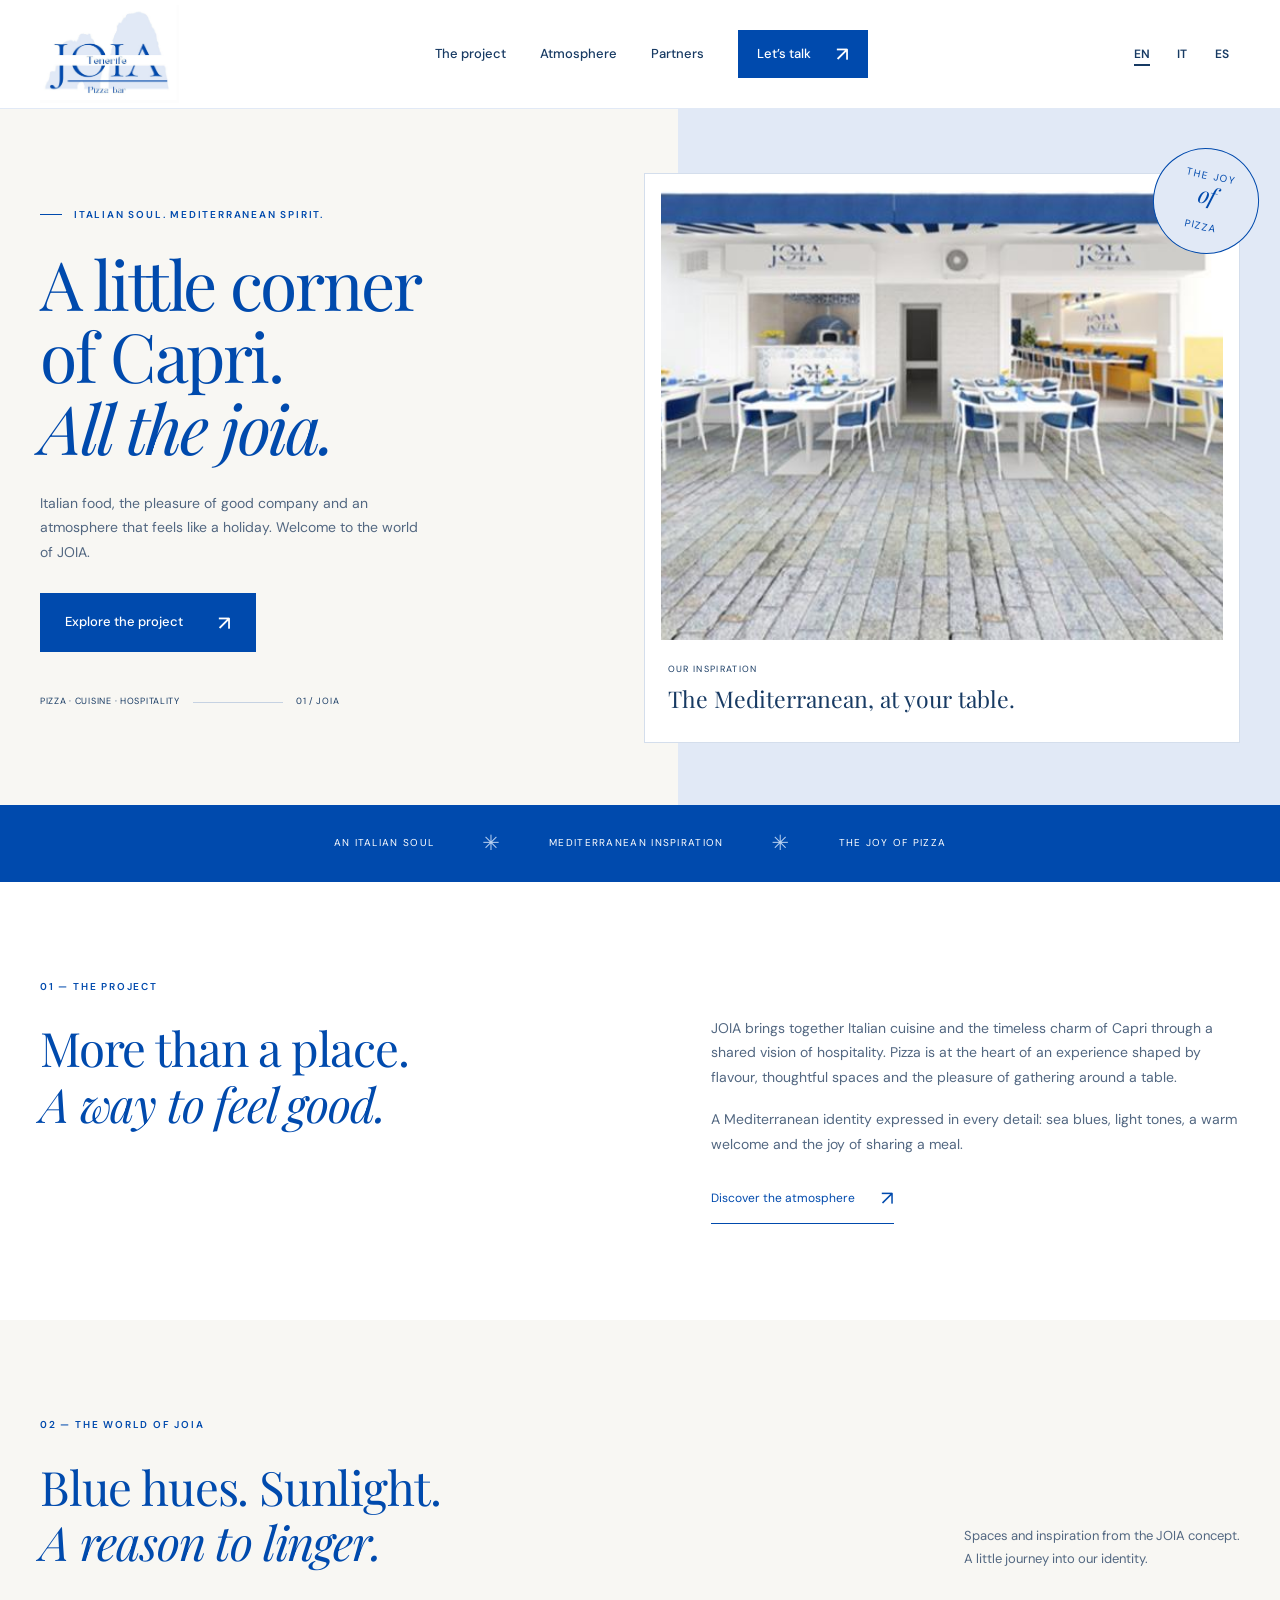
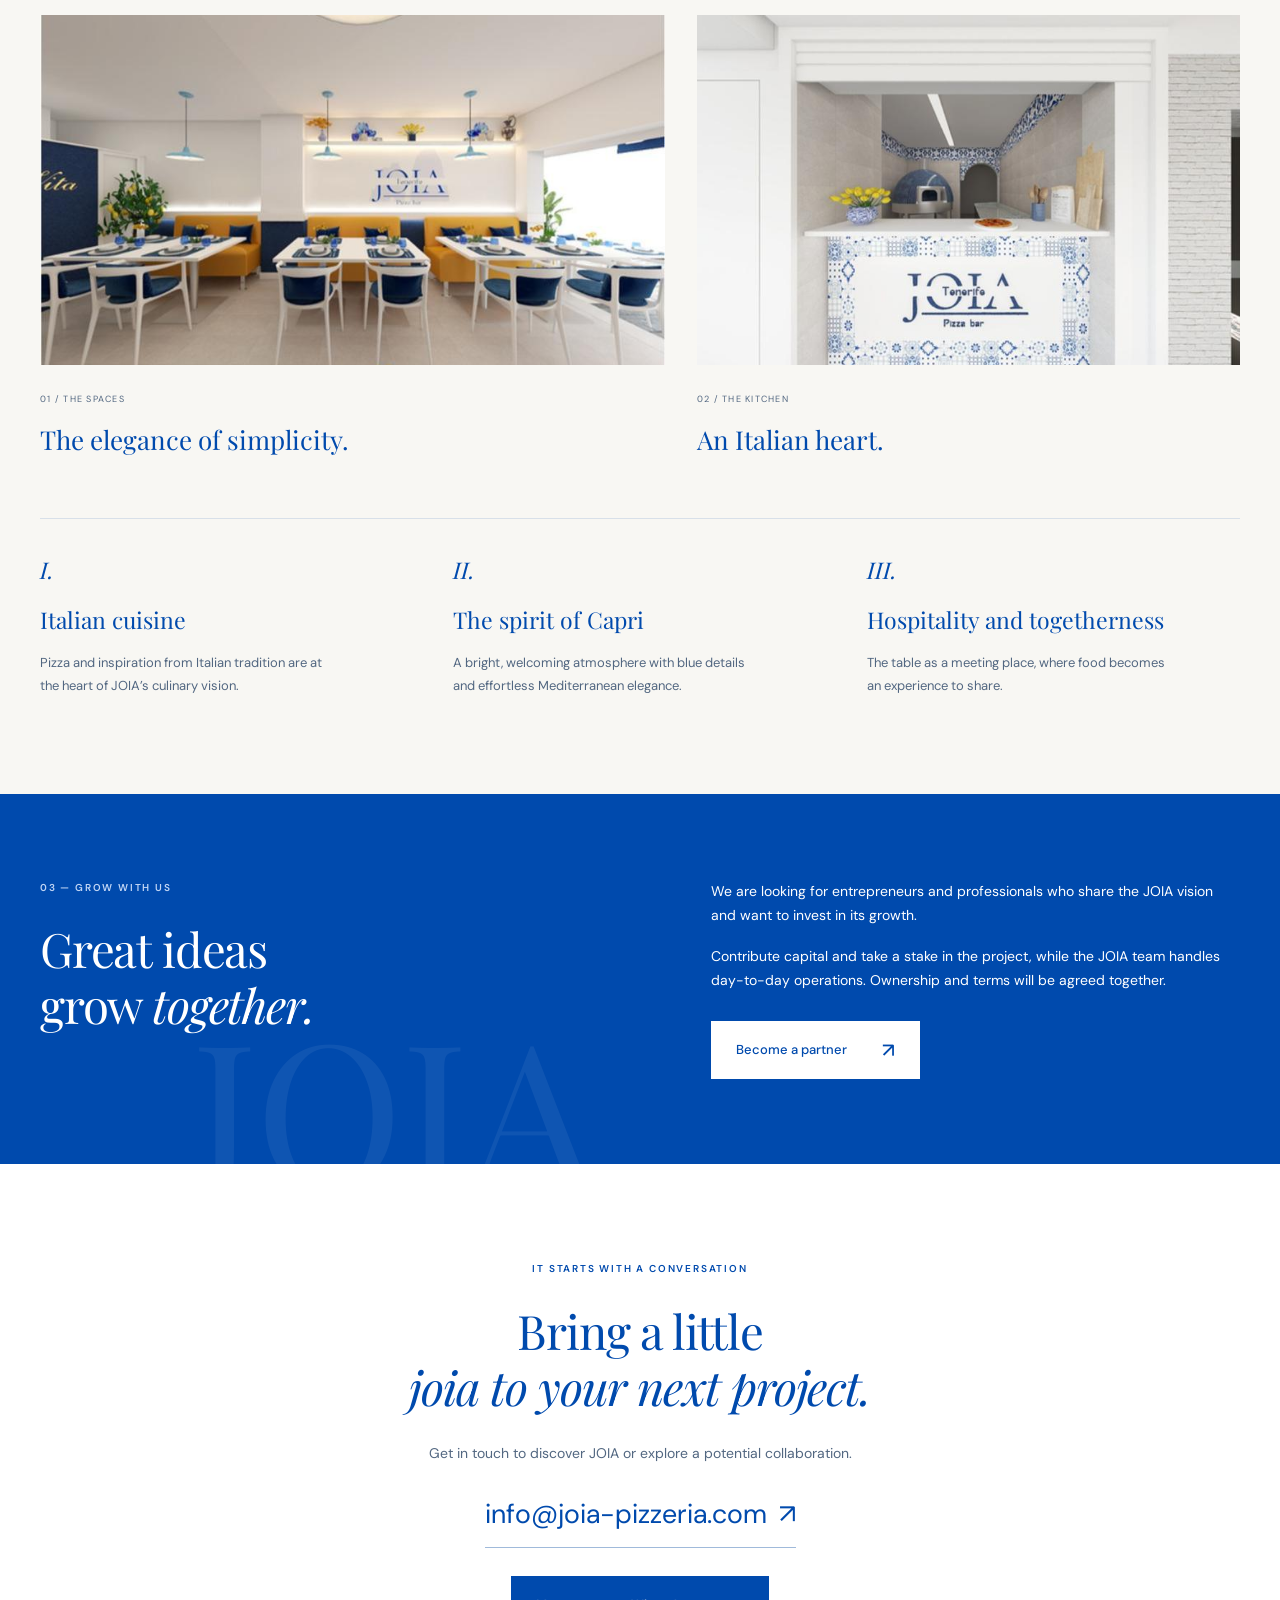
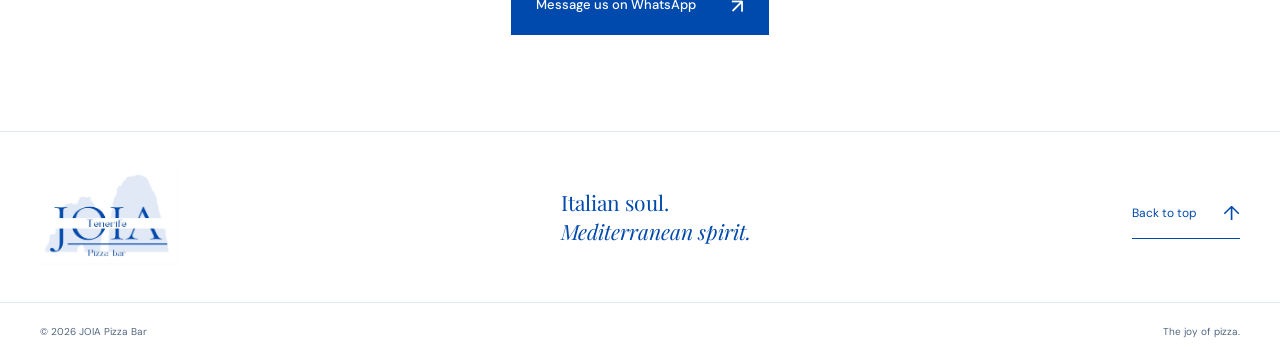
==== index.html @ fa0dd4e1 "Update page titles and descriptions for JOIA Pizzeria Contemporanea" ====
<!doctype html>
<html lang="en">
<head>
  <meta charset="utf-8">
  <meta name="viewport" content="width=device-width, initial-scale=1">
  <title>JOIA Pizzeria Contemporanea — Tenerife</title>
  <meta name="description" content="Discover JOIA Pizza Bar, a Capri-inspired hospitality concept bringing together Italian cuisine, pizza and Mediterranean charm. Explore the project and become a partner.">
  <link rel="canonical" href="https://www.joia-pizzeria.com/">
  <link rel="alternate" hreflang="en" href="https://www.joia-pizzeria.com/">
  <link rel="alternate" hreflang="it" href="https://www.joia-pizzeria.com/it/">
  <link rel="alternate" hreflang="es" href="https://www.joia-pizzeria.com/es/">
  <link rel="alternate" hreflang="x-default" href="https://www.joia-pizzeria.com/">
  <meta property="og:type" content="website">
  <meta property="og:site_name" content="JOIA">
  <meta property="og:title" content="JOIA Pizzeria Contemporanea — Tenerife">
  <meta property="og:description" content="Discover JOIA Pizza Bar, a Capri-inspired hospitality concept bringing together Italian cuisine, pizza and Mediterranean charm. Explore the project and become a partner.">
  <meta property="og:url" content="https://www.joia-pizzeria.com/">
  <meta property="og:image" content="https://www.joia-pizzeria.com/assets/img/joia-terrazza.jpg">
  <meta property="og:locale" content="en_GB">
  <meta property="og:locale:alternate" content="it_IT">
  <meta property="og:locale:alternate" content="es_ES">
  <meta name="twitter:card" content="summary_large_image">
  <meta name="twitter:title" content="JOIA Pizzeria Contemporanea — Tenerife">
  <meta name="twitter:description" content="Discover JOIA Pizza Bar, a Capri-inspired hospitality concept bringing together Italian cuisine, pizza and Mediterranean charm. Explore the project and become a partner.">
  <meta name="twitter:image" content="https://www.joia-pizzeria.com/assets/img/joia-terrazza.jpg">
  <script type="application/ld+json">{"@context": "https://schema.org", "@type": "WebPage", "name": "JOIA Pizzeria Contemporanea — Tenerife", "description": "Discover JOIA Pizza Bar, a Capri-inspired hospitality concept bringing together Italian cuisine, pizza and Mediterranean charm. Explore the project and become a partner.", "url": "https://www.joia-pizzeria.com/", "inLanguage": "en", "isPartOf": {"@type": "WebSite", "name": "JOIA", "url": "https://www.joia-pizzeria.com/", "inLanguage": ["en", "it", "es"]}}</script>
  <meta name="theme-color" content="#004AAD">
  <link rel="preconnect" href="https://fonts.googleapis.com">
  <link rel="preconnect" href="https://fonts.gstatic.com" crossorigin>
  <link href="https://fonts.googleapis.com/css2?family=DM+Sans:wght@400;500;600;700&family=Playfair+Display:ital,wght@0,400;0,500;0,600;1,400;1,500&display=swap" rel="stylesheet">
  <link rel="stylesheet" href="assets/css/styles2.css">
  <script src="assets/js/main2.js" defer></script>
  <link rel="stylesheet" href="assets/css/languages.css">
</head>
<body>
  <a class="skip-link" href="#contenuto">Skip to content</a>
  <header class="header" id="top">
    <div class="shell header-inner">
      <a class="logo" href="./" aria-label="JOIA Pizza Bar, home">
        <img src="assets/img/joia-logo-pdf.png" alt="JOIA Tenerife Pizza Bar" width="607" height="430">
      </a>
      <button class="menu-toggle" aria-controls="navigation" aria-expanded="false" aria-label="Open menu"><span></span><span></span></button>
      <nav id="navigation" class="navigation" aria-label="Main navigation">
        <a href="#progetto">The project</a>
        <a href="#atmosfera">Atmosphere</a>
        <a href="#partner">Partners</a>
        <a class="button button-small" href="#contatti">Let’s talk <span aria-hidden="true">↗</span></a>
      </nav>
      <div class="language-switcher" role="group" aria-label="Choose language"><a href="/" lang="en" hreflang="en" aria-label="English" aria-current="true">EN</a><a href="/it/" lang="it" hreflang="it" aria-label="Italiano">IT</a><a href="/es/" lang="es" hreflang="es" aria-label="Español">ES</a></div>
    </div>
  </header>

  <main id="contenuto">
    <section class="hero2" aria-labelledby="hero-title">
      <div class="shell hero-grid">
        <div class="hero-copy2">
          <p class="kicker"><span aria-hidden="true"></span> Italian soul. Mediterranean spirit.</p>
          <h1 id="hero-title">A little corner<br>of Capri.<br><em>All the joia.</em></h1>
          <p class="intro">Italian food, the pleasure of good company and an atmosphere that feels like a holiday. Welcome to the world of JOIA.</p>
          <a class="button" href="#progetto">Explore the project <span aria-hidden="true">↗</span></a>
          <div class="hero-signature"><span>Pizza · Cuisine · Hospitality</span><span class="signature-line" aria-hidden="true"></span><span>01 / JOIA</span></div>
        </div>
        <figure class="hero-photo">
          <img src="assets/img/joia-terrazza.jpg" alt="The JOIA terrace concept with white tables and blue details" width="757" height="410" fetchpriority="high">
          <figcaption><span>Our inspiration</span><strong>The Mediterranean, at your table.</strong></figcaption>
          <div class="round-seal" aria-hidden="true">THE JOY<br><i>of</i><br>PIZZA</div>
        </figure>
      </div>
    </section>

    <div class="brand-band" aria-label="The JOIA identity"><span>An Italian soul</span><span aria-hidden="true">✳</span><span>Mediterranean inspiration</span><span aria-hidden="true">✳</span><span>The joy of pizza</span></div>

    <section class="section shell story" id="progetto">
      <div class="story-heading"><p class="kicker">01 — The project</p><h2>More than a place.<br><em>A way to feel good.</em></h2></div>
      <div class="story-text"><p>JOIA brings together Italian cuisine and the timeless charm of Capri through a shared vision of hospitality. Pizza is at the heart of an experience shaped by flavour, thoughtful spaces and the pleasure of gathering around a table.</p><p>A Mediterranean identity expressed in every detail: sea blues, light tones, a warm welcome and the joy of sharing a meal.</p><a class="text-link" href="#atmosfera">Discover the atmosphere <span aria-hidden="true">↗</span></a></div>
    </section>

    <section class="atmosphere" id="atmosfera">
      <div class="shell section">
        <div class="section-top"><div><p class="kicker">02 — The world of JOIA</p><h2>Blue hues. Sunlight.<br><em>A reason to linger.</em></h2></div><p>Spaces and inspiration from the JOIA concept.<br>A little journey into our identity.</p></div>
        <div class="photo-grid">
          <figure class="space-photo"><img src="assets/img/joia-interni.jpg" alt="JOIA interior with blue seating, light tables and Mediterranean details" width="760" height="553" loading="lazy"><figcaption><span>01 / The spaces</span><h3>The elegance of simplicity.</h3></figcaption></figure>
          <figure class="space-photo"><img src="assets/img/joia-forno.jpg" alt="The JOIA oven concept with a counter decorated in white and blue" width="757" height="553" loading="lazy"><figcaption><span>02 / The kitchen</span><h3>An Italian heart.</h3></figcaption></figure>
        </div>
        <div class="identity-grid"><article><span class="detail-number">I.</span><h3>Italian cuisine</h3><p>Pizza and inspiration from Italian tradition are at the heart of JOIA’s culinary vision.</p></article><article><span class="detail-number">II.</span><h3>The spirit of Capri</h3><p>A bright, welcoming atmosphere with blue details and effortless Mediterranean elegance.</p></article><article><span class="detail-number">III.</span><h3>Hospitality and togetherness</h3><p>The table as a meeting place, where food becomes an experience to share.</p></article></div>
      </div>
    </section>

    <section class="partner2" id="partner">
      <div class="shell partner-grid">
        <div><p class="kicker">03 — Grow with us</p><h2>Great ideas<br>grow <em>together.</em></h2></div>
        <div class="partner-copy"><p>We are looking for entrepreneurs and professionals who share the JOIA vision and want to invest in its growth.</p><p>Contribute capital and take a stake in the project, while the JOIA team handles day-to-day operations. Ownership and terms will be agreed together.</p><a class="button button-light" href="partner.html">Become a partner <span aria-hidden="true">↗</span></a></div>
      </div>
      <span class="partner-watermark" aria-hidden="true">JOIA</span>
    </section>

    <section class="shell section contact2" id="contatti">
      <p class="kicker">It starts with a conversation</p>
      <h2>Bring a little<br><em>joia to your next project.</em></h2>
      <p>Get in touch to discover JOIA or explore a potential collaboration.</p>
      <a class="contact-email" href="mailto:info@joia-pizzeria.com?subject=Information%20about%20the%20JOIA%20project">info@joia-pizzeria.com<span aria-hidden="true">↗</span></a>
      <div class="contact-whatsapp">
        <a class="button" href="https://wa.me/34624633279?text=Hello%21%20I%20would%20like%20information%20about%20the%20JOIA%20project." target="_blank" rel="noopener noreferrer">Message us on WhatsApp <span aria-hidden="true">↗</span></a>
      </div>
    </section>
  </main>

  <footer class="footer2">
    <div class="shell footer-top"><a class="logo" href="#top" aria-label="JOIA Pizza Bar, back to top"><img src="assets/img/joia-logo-pdf.png" alt="JOIA Tenerife Pizza Bar" width="607" height="430" loading="lazy"></a><p>Italian soul.<br><em>Mediterranean spirit.</em></p><a class="text-link" href="#top">Back to top <span aria-hidden="true">↑</span></a></div>
    <div class="shell footer-bottom"><span>© <span id="year2">2026</span> JOIA Pizza Bar</span><span>The joy of pizza.</span></div>
  </footer>
</body>
</html>
---- assets/css/styles2.css ----
/* Seconda bozza: colori campionati dal logo nel PDF JOIA. */
:root { --blue: #004AAD; --light-blue: #E1E9F6; --ink: #173A63; --muted: #526781; --paper: #FFFFFF; --sand: #F8F7F3; --serif: 'Playfair Display', Georgia, serif; --sans: 'DM Sans', system-ui, sans-serif; }
* { box-sizing: border-box; }
html { scroll-behavior: smooth; scroll-padding-top: 112px; }
body { margin: 0; color: var(--ink); background: var(--paper); font: 16px/1.75 var(--sans); }
img { display: block; max-width: 100%; height: auto; }
a { color: inherit; }
button { font: inherit; }
h1, h2, h3, p, figure { margin: 0; }
h1, h2, h3 { font-family: var(--serif); font-weight: 400; }
em { font-weight: 400; }
a:focus-visible, button:focus-visible { outline: 3px solid var(--blue); outline-offset: 5px; }
.shell { max-width: 1280px; padding-inline: 40px; margin-inline: auto; }
.skip-link { position: fixed; top: -100px; left: 20px; z-index: 100; background: white; padding: 12px; }
.skip-link:focus { top: 10px; }
.header { background: #fff; position: sticky; top: 0; z-index: 20; border-bottom: 1px solid var(--light-blue); }
.header-inner { display: flex; align-items: center; justify-content: space-between; min-height: 108px; gap: 24px; }
.logo { display: block; width: 139px; flex-shrink: 0; }
.navigation { display: flex; gap: 34px; align-items: center; }
.navigation > a { text-decoration: none; font-size: 13px; font-weight: 500; }
.navigation > a:not(.button):hover { color: var(--blue); text-decoration: underline; text-underline-offset: 5px; }
.button { display: inline-flex; align-items: center; justify-content: space-between; gap: 35px; padding: 17px 24px; background: var(--blue); color: #fff; text-decoration: none; font-size: 13px; font-weight: 500; border: 1px solid var(--blue); transition: background .2s; }
.button:hover { background: #003A88; }
.button span { font-size: 20px; line-height: 1; }
.button-small { padding: 12px 18px; gap: 25px; }
.menu-toggle { display: none; background: none; border: 0; padding: 12px; width: 44px; height: 44px; cursor: pointer; }
.menu-toggle span { display: block; height: 2px; background: var(--blue); margin-block: 6px; }
.kicker { font-size: 10px; letter-spacing: .18em; text-transform: uppercase; font-weight: 600; color: var(--blue); margin-bottom: 25px; }
.hero2 { background: linear-gradient(90deg, var(--sand) 0%, var(--sand) 53%, var(--light-blue) 53%); padding-block: 64px 62px; }
.hero-grid { display: grid; grid-template-columns: .95fr 1.05fr; gap: 64px; align-items: center; }
.hero-copy2 .kicker { display: flex; align-items: center; gap: 12px; }
.hero-copy2 .kicker > span { width: 22px; height: 1px; background: var(--blue); }
h1 { font-size: clamp(54px, 5.3vw, 76px); line-height: 1.06; letter-spacing: -.035em; color: var(--blue); }
.intro { max-width: 390px; margin-block: 27px 29px; color: var(--muted); font-size: 14px; }
.hero-signature { display: flex; gap: 13px; align-items: center; margin-top: 42px; font-size: 9px; letter-spacing: .08em; text-transform: uppercase; }
.signature-line { height: 1px; flex: 1; max-width: 90px; background: #c6d2e2; }
.hero-photo { position: relative; padding: 16px 16px 0; background: white; border: 1px solid #d4deec; margin-left: 0; }
.hero-photo > img { width: 100%; height: 450px; object-fit: cover; object-position: center; }
.hero-photo figcaption { padding: 22px 7px 25px; }
.hero-photo figcaption span { display: block; font-size: 9px; letter-spacing: .15em; text-transform: uppercase; margin-bottom: 6px; }
.hero-photo figcaption strong { font: 400 23px/1.3 var(--serif); }
.round-seal { position: absolute; top: -26px; right: -20px; width: 106px; height: 106px; border: 1px solid var(--blue); border-radius: 50%; color: var(--blue); background: var(--light-blue); font-size: 10px; letter-spacing: .12em; text-align: center; line-height: 1.4; display: flex; flex-direction: column; justify-content: center; transform: rotate(12deg); }
.round-seal i { font: italic 23px/1 var(--serif); letter-spacing: 0; }
.brand-band { display: flex; justify-content: center; gap: 48px; align-items: center; background: var(--blue); color: white; padding: 20px 30px; font-size: 10px; letter-spacing: .13em; text-transform: uppercase; }
.brand-band span:nth-child(even) { font-size: 21px; color: #b7d0f0; }
.section { padding-block: 96px; }
h2 { font-size: clamp(34px, 3.7vw, 50px); line-height: 1.18; letter-spacing: -.025em; color: var(--blue); }
.story { display: grid; grid-template-columns: 1.1fr 1fr; gap: 90px; }
.story-text { padding-top: 38px; font-size: 14px; color: var(--muted); }
.story-text p + p { margin-top: 18px; }
.text-link { display: inline-flex; align-items: center; gap: 26px; text-decoration: none; color: var(--blue); font-size: 12px; border-bottom: 1px solid var(--blue); padding-bottom: 7px; }
.story-text .text-link { margin-top: 25px; }
.text-link span { font-size: 20px; }
.atmosphere { background: var(--sand); }
.section-top { display: flex; align-items: flex-end; justify-content: space-between; gap: 35px; margin-bottom: 45px; }
.section-top > p { font-size: 13px; color: var(--muted); max-width: 320px; }
.photo-grid { display: grid; grid-template-columns: 1.15fr 1fr; gap: 32px; }
.space-photo img { width: 100%; height: 350px; object-fit: cover; }
.space-photo figcaption { padding-top: 18px; }
.space-photo figcaption > span { font-size: 9px; letter-spacing: .14em; text-transform: uppercase; color: var(--muted); }
.space-photo h3 { font-size: 26px; color: var(--blue); margin-top: 6px; }
.identity-grid { display: grid; grid-template-columns: repeat(3, 1fr); gap: 40px; margin-top: 55px; padding-top: 35px; border-top: 1px solid #d8e0e9; }
.detail-number { font: italic 23px var(--serif); color: var(--blue); }
.identity-grid h3 { font-size: 23px; margin: 12px 0; color: var(--blue); }
.identity-grid p { font-size: 13px; color: var(--muted); max-width: 300px; }
.partner2 { background: var(--blue); color: white; padding-block: 85px; position: relative; overflow: hidden; }
.partner-grid { display: grid; grid-template-columns: 1.1fr 1fr; gap: 90px; position: relative; z-index: 1; }
.partner2 .kicker { color: #c1d6f5; }
.partner2 h2 { color: white; }
.partner-copy { font-size: 14px; }
.partner-copy p + p { margin-top: 16px; }
.button-light { background: white; color: var(--blue); border-color: white; margin-top: 28px; }
.button-light:hover { background: var(--light-blue); }
.partner2 a:focus-visible { outline-color: white; }
.partner-watermark { position: absolute; font: 200px/1 var(--serif); opacity: .06; bottom: -42px; left: 15%; pointer-events: none; }
.contact2 { text-align: center; }
.contact2 > p:not(.kicker) { font-size: 14px; color: var(--muted); margin-top: 26px; }
.contact-email { display: inline-block; font-size: clamp(17px, 2.5vw, 27px); color: var(--blue); text-decoration: none; border-bottom: 1px solid #a0bada; padding-bottom: 10px; margin-top: 25px; overflow-wrap: anywhere; }
.contact-email span { padding-left: 12px; }
.contact-whatsapp { margin-top: 28px; }
.footer2 { border-top: 1px solid var(--light-blue); }
.footer-top { display: flex; align-items: center; justify-content: space-between; gap: 25px; padding-block: 36px; }
.footer-top > p { font: 21px/1.4 var(--serif); color: var(--blue); }
.footer-bottom { display: flex; justify-content: space-between; border-top: 1px solid var(--light-blue); padding-block: 20px; font-size: 10px; color: var(--muted); }
@media (max-width: 1000px) {
  .hero-grid { gap: 35px; }
  .hero-photo > img { height: 420px; }
  .story, .partner-grid { gap: 45px; }
  .brand-band { gap: 25px; font-size: 9px; }
}
@media (max-width: 760px) {
  html { scroll-padding-top: 87px; }
  .shell { padding-inline: 24px; }
  .header-inner { min-height: 84px; }
  .logo { width: 103px; }
  .menu-toggle { display: block; }
  .navigation { display: none; position: absolute; top: 84px; left: 0; right: 0; background: white; padding: 24px; border-bottom: 1px solid var(--light-blue); flex-direction: column; align-items: stretch; gap: 22px; }
  .navigation.open { display: flex; }
  .menu-toggle[aria-expanded="true"] span:first-child { transform: translateY(4px) rotate(45deg); }
  .menu-toggle[aria-expanded="true"] span:last-child { transform: translateY(-4px) rotate(-45deg); }
  .hero2 { background: var(--sand); padding-block: 43px; }
  .hero-grid, .story, .partner-grid { grid-template-columns: 1fr; gap: 38px; }
  .hero-copy2 .kicker { font-size: 8px; letter-spacing: .12em; }
  h1 { font-size: clamp(49px, 10vw, 72px); }
  .intro { max-width: 440px; }
  .hero-signature { margin-top: 28px; }
  .hero-photo { margin-top: 15px; padding: 10px 10px 0; }
  .hero-photo > img { height: 320px; }
  .hero-photo figcaption strong { font-size: 21px; }
  .round-seal { right: 8px; width: 85px; height: 85px; font-size: 8px; }
  .brand-band { flex-wrap: wrap; gap: 8px 15px; font-size: 8px; padding: 18px 20px; }
  .brand-band span:nth-child(even) { font-size: 15px; }
  .section { padding-block: 60px; }
  .story-text { padding-top: 0; }
  .section-top { display: block; margin-bottom: 30px; }
  .section-top > p { margin-top: 24px; }
  .photo-grid, .identity-grid { grid-template-columns: 1fr; gap: 32px; }
  .space-photo img { height: auto; }
  .identity-grid { margin-top: 38px; }
  .identity-grid p { max-width: none; }
  .partner2 { padding-block: 60px; }
  .partner-grid { gap: 28px; }
  .footer-top { flex-wrap: wrap; gap: 25px; }
  .footer-top > p { font-size: 17px; }
  .footer-top .text-link { font-size: 11px; }
  .footer-bottom { font-size: 9px; gap: 12px; }
}
@media (prefers-reduced-motion: reduce) { html { scroll-behavior: auto; } .button { transition: none; } }
---- assets/css/languages.css ----
/* Shared language selector: always available, including when the mobile menu is closed. */
.language-switcher {
  display: flex;
  align-items: center;
  gap: 4px;
  flex-shrink: 0;
}
.language-switcher a {
  display: inline-flex;
  align-items: center;
  justify-content: center;
  min-width: 36px;
  min-height: 44px;
  padding: 6px;
  font: 600 12px/1.2 var(--sans, var(--font-body, sans-serif));
  color: inherit;
  text-decoration: none;
  border-radius: 3px;
}
.language-switcher a[aria-current="true"] {
  text-decoration: underline;
  text-underline-offset: 6px;
  text-decoration-thickness: 2px;
}
.language-switcher a:hover { background: rgba(0, 74, 173, .08); }
.language-switcher a:focus-visible { outline: 2px solid currentColor; outline-offset: 2px; }
.site-header .header-inner { gap: 20px; }
@media (min-width: 761px) and (max-width: 1100px) {
  .navigation { gap: 18px; }
  .site-nav { gap: 16px; }
  .site-nav a:not(.btn) { letter-spacing: .06em; }
}
@media (max-width: 760px) {
  .header-inner { gap: 8px; }
  .menu-toggle, .nav-toggle { margin-left: auto; order: 2; flex-shrink: 0; }
  .language-switcher { order: 1; margin-left: auto; }
  .language-switcher a { min-width: 32px; }
  .site-header .header-inner { gap: 8px; }
}
/* Longer translated navigation uses the compact header on tablets as well. */
@media (min-width: 761px) and (max-width: 1000px) {
  .menu-toggle, .nav-toggle { display: block; order: 2; }
  .language-switcher { margin-left: auto; }
  .navigation, .site-nav {
    display: none;
    position: absolute;
    left: 0;
    right: 0;
    padding: 24px;
    flex-direction: column;
    align-items: stretch;
    gap: 22px;
  }
  .navigation { top: 108px; background: white; border-bottom: 1px solid var(--light-blue); }
  .site-nav { top: 76px; background: var(--yellow); }
  .navigation.open, .site-nav.open { display: flex; }
}
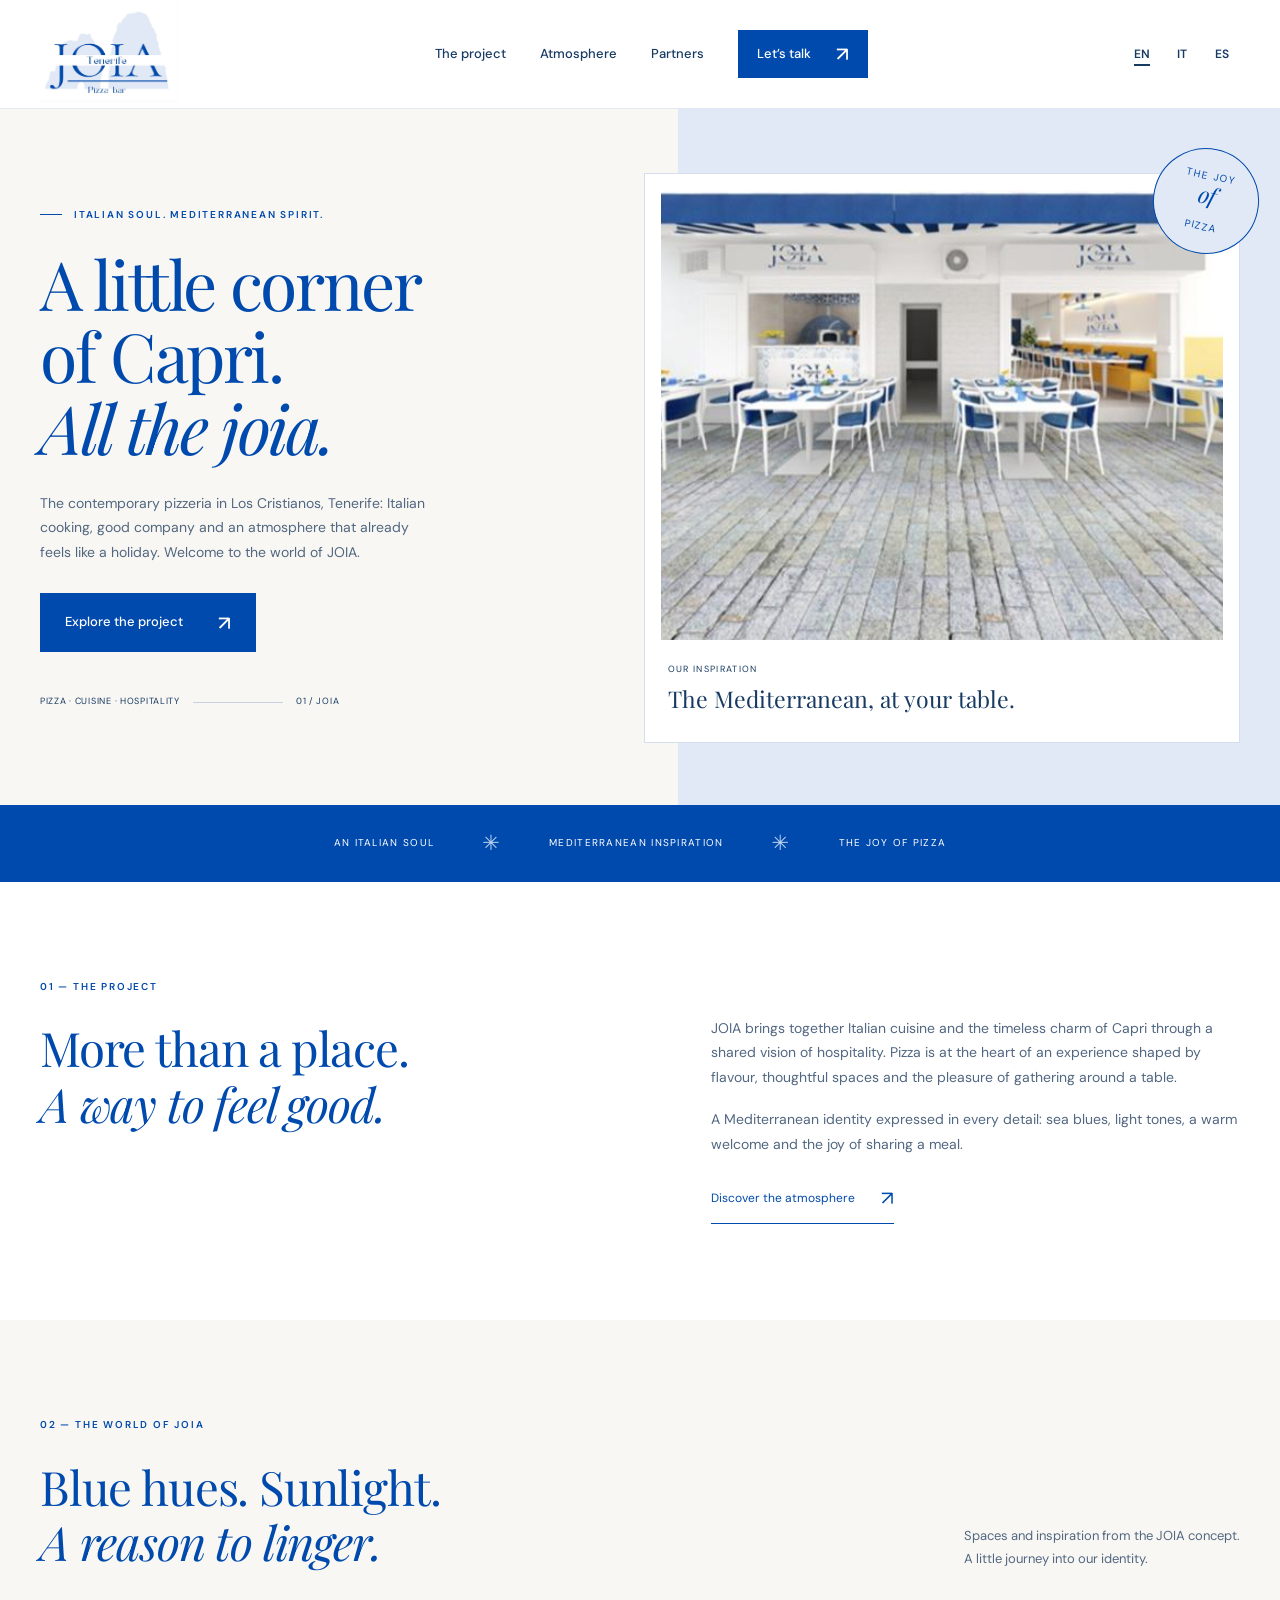
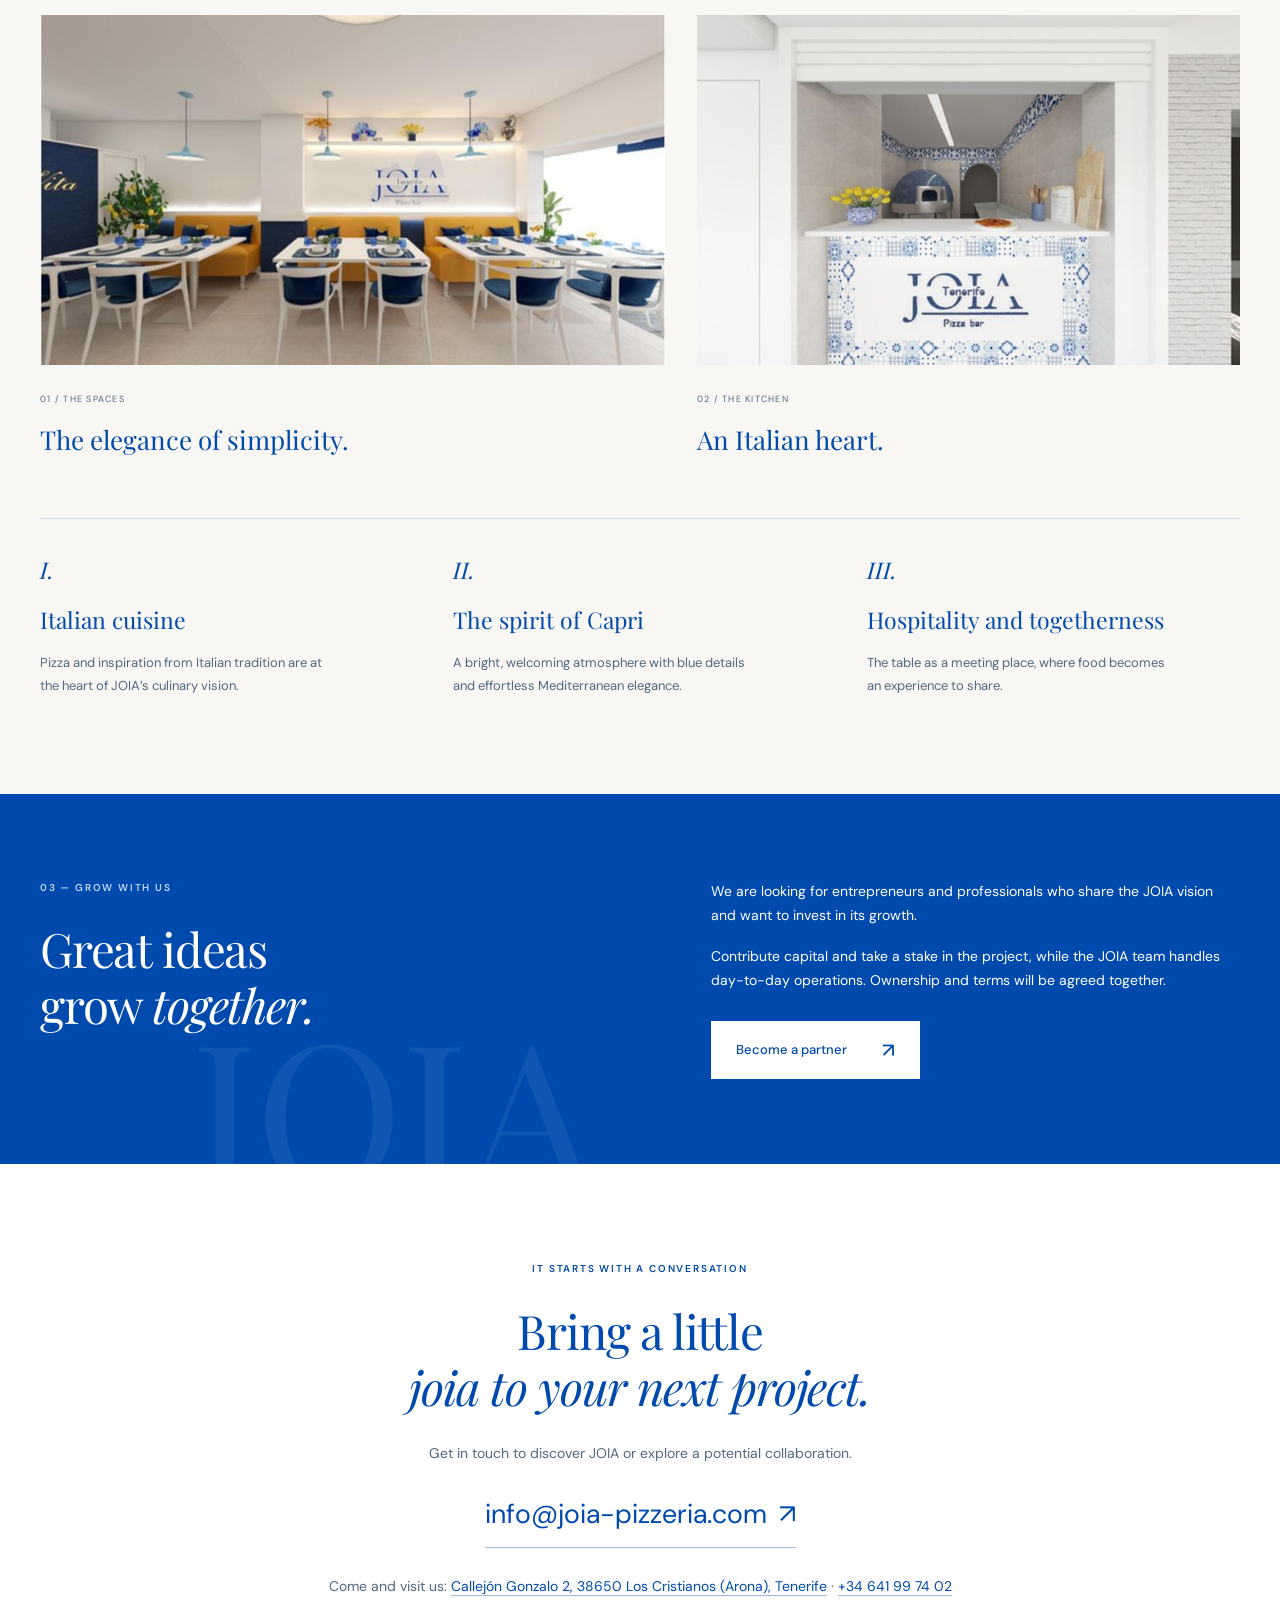
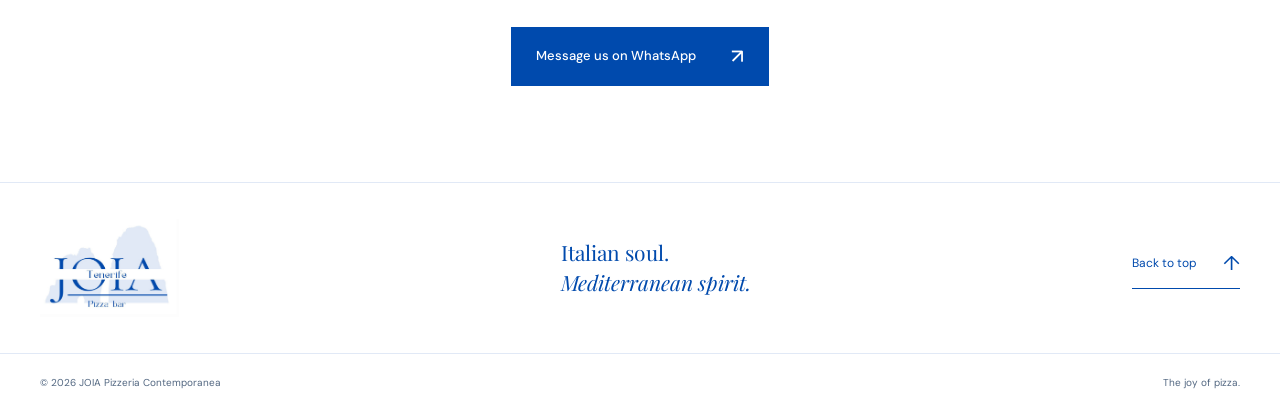
==== commit 444aa027: "Refactor JOIA branding and update content for Pizzeria Contemporanea - Changed all instances of "JOI" ====
--- a/index.html
+++ b/index.html
@@ -3,28 +3,32 @@
 <head>
   <meta charset="utf-8">
   <meta name="viewport" content="width=device-width, initial-scale=1">
-  <title>JOIA Pizzeria Contemporanea — Tenerife</title>
-  <meta name="description" content="Discover JOIA Pizza Bar, a Capri-inspired hospitality concept bringing together Italian cuisine, pizza and Mediterranean charm. Explore the project and become a partner.">
+  <title>JOIA Pizzeria Contemporanea — Pizza in Los Cristianos, Tenerife</title>
+  <meta name="description" content="Contemporary Italian pizza in Los Cristianos (Arona), Tenerife: light dough, Italian ingredients and a Capri-inspired atmosphere. Come and visit JOIA.">
   <link rel="canonical" href="https://www.joia-pizzeria.com/">
   <link rel="alternate" hreflang="en" href="https://www.joia-pizzeria.com/">
   <link rel="alternate" hreflang="it" href="https://www.joia-pizzeria.com/it/">
   <link rel="alternate" hreflang="es" href="https://www.joia-pizzeria.com/es/">
   <link rel="alternate" hreflang="x-default" href="https://www.joia-pizzeria.com/">
   <meta property="og:type" content="website">
-  <meta property="og:site_name" content="JOIA">
-  <meta property="og:title" content="JOIA Pizzeria Contemporanea — Tenerife">
-  <meta property="og:description" content="Discover JOIA Pizza Bar, a Capri-inspired hospitality concept bringing together Italian cuisine, pizza and Mediterranean charm. Explore the project and become a partner.">
+  <meta property="og:site_name" content="JOIA Pizzeria Contemporanea">
+  <meta property="og:title" content="JOIA Pizzeria Contemporanea — Pizza in Los Cristianos, Tenerife">
+  <meta property="og:description" content="Contemporary Italian pizza in Los Cristianos (Arona), Tenerife: light dough, Italian ingredients and a Capri-inspired atmosphere. Come and visit JOIA.">
   <meta property="og:url" content="https://www.joia-pizzeria.com/">
   <meta property="og:image" content="https://www.joia-pizzeria.com/assets/img/joia-terrazza.jpg">
   <meta property="og:locale" content="en_GB">
   <meta property="og:locale:alternate" content="it_IT">
   <meta property="og:locale:alternate" content="es_ES">
   <meta name="twitter:card" content="summary_large_image">
-  <meta name="twitter:title" content="JOIA Pizzeria Contemporanea — Tenerife">
-  <meta name="twitter:description" content="Discover JOIA Pizza Bar, a Capri-inspired hospitality concept bringing together Italian cuisine, pizza and Mediterranean charm. Explore the project and become a partner.">
+  <meta name="twitter:title" content="JOIA Pizzeria Contemporanea — Pizza in Los Cristianos, Tenerife">
+  <meta name="twitter:description" content="Contemporary Italian pizza in Los Cristianos (Arona), Tenerife: light dough, Italian ingredients and a Capri-inspired atmosphere. Come and visit JOIA.">
   <meta name="twitter:image" content="https://www.joia-pizzeria.com/assets/img/joia-terrazza.jpg">
-  <script type="application/ld+json">{"@context": "https://schema.org", "@type": "WebPage", "name": "JOIA Pizzeria Contemporanea — Tenerife", "description": "Discover JOIA Pizza Bar, a Capri-inspired hospitality concept bringing together Italian cuisine, pizza and Mediterranean charm. Explore the project and become a partner.", "url": "https://www.joia-pizzeria.com/", "inLanguage": "en", "isPartOf": {"@type": "WebSite", "name": "JOIA", "url": "https://www.joia-pizzeria.com/", "inLanguage": ["en", "it", "es"]}}</script>
+  <script type="application/ld+json">[{"@context": "https://schema.org", "@type": "WebPage", "name": "JOIA Pizzeria Contemporanea — Pizza in Los Cristianos, Tenerife", "description": "Contemporary Italian pizza in Los Cristianos (Arona), Tenerife: light dough, Italian ingredients and a Capri-inspired atmosphere. Come and visit JOIA.", "url": "https://www.joia-pizzeria.com/", "inLanguage": "en", "isPartOf": {"@type": "WebSite", "name": "JOIA Pizzeria Contemporanea", "url": "https://www.joia-pizzeria.com/", "inLanguage": ["en", "it", "es"]}}, {"@context": "https://schema.org", "@type": "Restaurant", "@id": "https://www.joia-pizzeria.com/#restaurant", "url": "https://www.joia-pizzeria.com/", "image": ["https://www.joia-pizzeria.com/assets/img/joia-terrazza.jpg", "https://www.joia-pizzeria.com/assets/img/joia-interni.jpg", "https://www.joia-pizzeria.com/assets/img/joia-forno.jpg"], "mainEntityOfPage": "https://www.joia-pizzeria.com/", "name": "JOIA Pizzeria Contemporanea", "telephone": "+34641997402", "email": "info@joia-pizzeria.com", "address": {"@type": "PostalAddress", "streetAddress": "Callejón Gonzalo 2", "postalCode": "38650", "addressLocality": "Los Cristianos, Arona", "addressRegion": "Santa Cruz de Tenerife", "addressCountry": "ES"}, "geo": {"@type": "GeoCoordinates", "latitude": 28.051, "longitude": -16.717}, "servesCuisine": ["Pizza", "Italian"], "priceRange": "€10–20", "sameAs": ["https://www.tripadvisor.com/Restaurant_Review-g230096-d33242851-Reviews-Joia_Pizzeria_Contemporanea-Arona_Tenerife_Canary_Islands.html"]}]</script>
   <meta name="theme-color" content="#004AAD">
+  <link rel="icon" href="/favicon.ico" sizes="16x16 32x32 48x48">
+  <link rel="icon" type="image/png" sizes="32x32" href="assets/img/favicon-32.png">
+  <link rel="icon" type="image/svg+xml" href="assets/img/favicon.svg">
+  <link rel="apple-touch-icon" sizes="180x180" href="assets/img/apple-touch-icon.png">
   <link rel="preconnect" href="https://fonts.googleapis.com">
   <link rel="preconnect" href="https://fonts.gstatic.com" crossorigin>
   <link href="https://fonts.googleapis.com/css2?family=DM+Sans:wght@400;500;600;700&family=Playfair+Display:ital,wght@0,400;0,500;0,600;1,400;1,500&display=swap" rel="stylesheet">
@@ -36,8 +40,8 @@
   <a class="skip-link" href="#contenuto">Skip to content</a>
   <header class="header" id="top">
     <div class="shell header-inner">
-      <a class="logo" href="./" aria-label="JOIA Pizza Bar, home">
-        <img src="assets/img/joia-logo-pdf.png" alt="JOIA Tenerife Pizza Bar" width="607" height="430">
+      <a class="logo" href="./" aria-label="JOIA Pizzeria Contemporanea, home">
+        <img src="assets/img/joia-logo-pdf.png" alt="JOIA Pizzeria Contemporanea Tenerife" width="607" height="430">
       </a>
       <button class="menu-toggle" aria-controls="navigation" aria-expanded="false" aria-label="Open menu"><span></span><span></span></button>
       <nav id="navigation" class="navigation" aria-label="Main navigation">
@@ -56,12 +60,12 @@
         <div class="hero-copy2">
           <p class="kicker"><span aria-hidden="true"></span> Italian soul. Mediterranean spirit.</p>
           <h1 id="hero-title">A little corner<br>of Capri.<br><em>All the joia.</em></h1>
-          <p class="intro">Italian food, the pleasure of good company and an atmosphere that feels like a holiday. Welcome to the world of JOIA.</p>
+          <p class="intro">The contemporary pizzeria in Los Cristianos, Tenerife: Italian cooking, good company and an atmosphere that already feels like a holiday. Welcome to the world of JOIA.</p>
           <a class="button" href="#progetto">Explore the project <span aria-hidden="true">↗</span></a>
           <div class="hero-signature"><span>Pizza · Cuisine · Hospitality</span><span class="signature-line" aria-hidden="true"></span><span>01 / JOIA</span></div>
         </div>
         <figure class="hero-photo">
-          <img src="assets/img/joia-terrazza.jpg" alt="The JOIA terrace concept with white tables and blue details" width="757" height="410" fetchpriority="high">
+          <img src="assets/img/joia-terrazza.jpg" alt="The terrace at JOIA Pizzeria Contemporanea in Los Cristianos, with white tables and blue details" width="757" height="410" fetchpriority="high">
           <figcaption><span>Our inspiration</span><strong>The Mediterranean, at your table.</strong></figcaption>
           <div class="round-seal" aria-hidden="true">THE JOY<br><i>of</i><br>PIZZA</div>
         </figure>
@@ -79,8 +83,8 @@
       <div class="shell section">
         <div class="section-top"><div><p class="kicker">02 — The world of JOIA</p><h2>Blue hues. Sunlight.<br><em>A reason to linger.</em></h2></div><p>Spaces and inspiration from the JOIA concept.<br>A little journey into our identity.</p></div>
         <div class="photo-grid">
-          <figure class="space-photo"><img src="assets/img/joia-interni.jpg" alt="JOIA interior with blue seating, light tables and Mediterranean details" width="760" height="553" loading="lazy"><figcaption><span>01 / The spaces</span><h3>The elegance of simplicity.</h3></figcaption></figure>
-          <figure class="space-photo"><img src="assets/img/joia-forno.jpg" alt="The JOIA oven concept with a counter decorated in white and blue" width="757" height="553" loading="lazy"><figcaption><span>02 / The kitchen</span><h3>An Italian heart.</h3></figcaption></figure>
+          <figure class="space-photo"><img src="assets/img/joia-interni.jpg" alt="The JOIA pizzeria dining room with blue seating, light tables and Mediterranean details" width="760" height="553" loading="lazy"><figcaption><span>01 / The spaces</span><h3>The elegance of simplicity.</h3></figcaption></figure>
+          <figure class="space-photo"><img src="assets/img/joia-forno.jpg" alt="The JOIA pizza oven with a white and blue decorated counter" width="757" height="553" loading="lazy"><figcaption><span>02 / The kitchen</span><h3>An Italian heart.</h3></figcaption></figure>
         </div>
         <div class="identity-grid"><article><span class="detail-number">I.</span><h3>Italian cuisine</h3><p>Pizza and inspiration from Italian tradition are at the heart of JOIA’s culinary vision.</p></article><article><span class="detail-number">II.</span><h3>The spirit of Capri</h3><p>A bright, welcoming atmosphere with blue details and effortless Mediterranean elegance.</p></article><article><span class="detail-number">III.</span><h3>Hospitality and togetherness</h3><p>The table as a meeting place, where food becomes an experience to share.</p></article></div>
       </div>
@@ -99,6 +103,7 @@
       <h2>Bring a little<br><em>joia to your next project.</em></h2>
       <p>Get in touch to discover JOIA or explore a potential collaboration.</p>
       <a class="contact-email" href="mailto:info@joia-pizzeria.com?subject=Information%20about%20the%20JOIA%20project">info@joia-pizzeria.com<span aria-hidden="true">↗</span></a>
+      <p class="contact-address">Come and visit us: <a href="https://www.google.com/maps/search/?api=1&amp;query=JOIA+Pizzeria+Contemporanea+Callej%C3%B3n+Gonzalo+2+Los+Cristianos" target="_blank" rel="noopener noreferrer">Callejón Gonzalo 2, 38650 Los Cristianos (Arona), Tenerife</a> · <a href="tel:+34641997402">+34 641 99 74 02</a></p>
       <div class="contact-whatsapp">
         <a class="button" href="https://wa.me/34624633279?text=Hello%21%20I%20would%20like%20information%20about%20the%20JOIA%20project." target="_blank" rel="noopener noreferrer">Message us on WhatsApp <span aria-hidden="true">↗</span></a>
       </div>
@@ -106,8 +111,8 @@
   </main>
 
   <footer class="footer2">
-    <div class="shell footer-top"><a class="logo" href="#top" aria-label="JOIA Pizza Bar, back to top"><img src="assets/img/joia-logo-pdf.png" alt="JOIA Tenerife Pizza Bar" width="607" height="430" loading="lazy"></a><p>Italian soul.<br><em>Mediterranean spirit.</em></p><a class="text-link" href="#top">Back to top <span aria-hidden="true">↑</span></a></div>
-    <div class="shell footer-bottom"><span>© <span id="year2">2026</span> JOIA Pizza Bar</span><span>The joy of pizza.</span></div>
+    <div class="shell footer-top"><a class="logo" href="#top" aria-label="JOIA Pizzeria Contemporanea, back to top"><img src="assets/img/joia-logo-pdf.png" alt="JOIA Pizzeria Contemporanea Tenerife" width="607" height="430" loading="lazy"></a><p>Italian soul.<br><em>Mediterranean spirit.</em></p><a class="text-link" href="#top">Back to top <span aria-hidden="true">↑</span></a></div>
+    <div class="shell footer-bottom"><span>© <span id="year2">2026</span> JOIA Pizzeria Contemporanea</span><span>The joy of pizza.</span></div>
   </footer>
 </body>
 </html>
--- a/assets/css/styles2.css
+++ b/assets/css/styles2.css
@@ -78,6 +78,7 @@
 .contact-email { display: inline-block; font-size: clamp(17px, 2.5vw, 27px); color: var(--blue); text-decoration: none; border-bottom: 1px solid #a0bada; padding-bottom: 10px; margin-top: 25px; overflow-wrap: anywhere; }
 .contact-email span { padding-left: 12px; }
 .contact-whatsapp { margin-top: 28px; }
+.contact-address a { color: var(--blue); text-decoration: none; border-bottom: 1px solid #a0bada; }
 .footer2 { border-top: 1px solid var(--light-blue); }
 .footer-top { display: flex; align-items: center; justify-content: space-between; gap: 25px; padding-block: 36px; }
 .footer-top > p { font: 21px/1.4 var(--serif); color: var(--blue); }
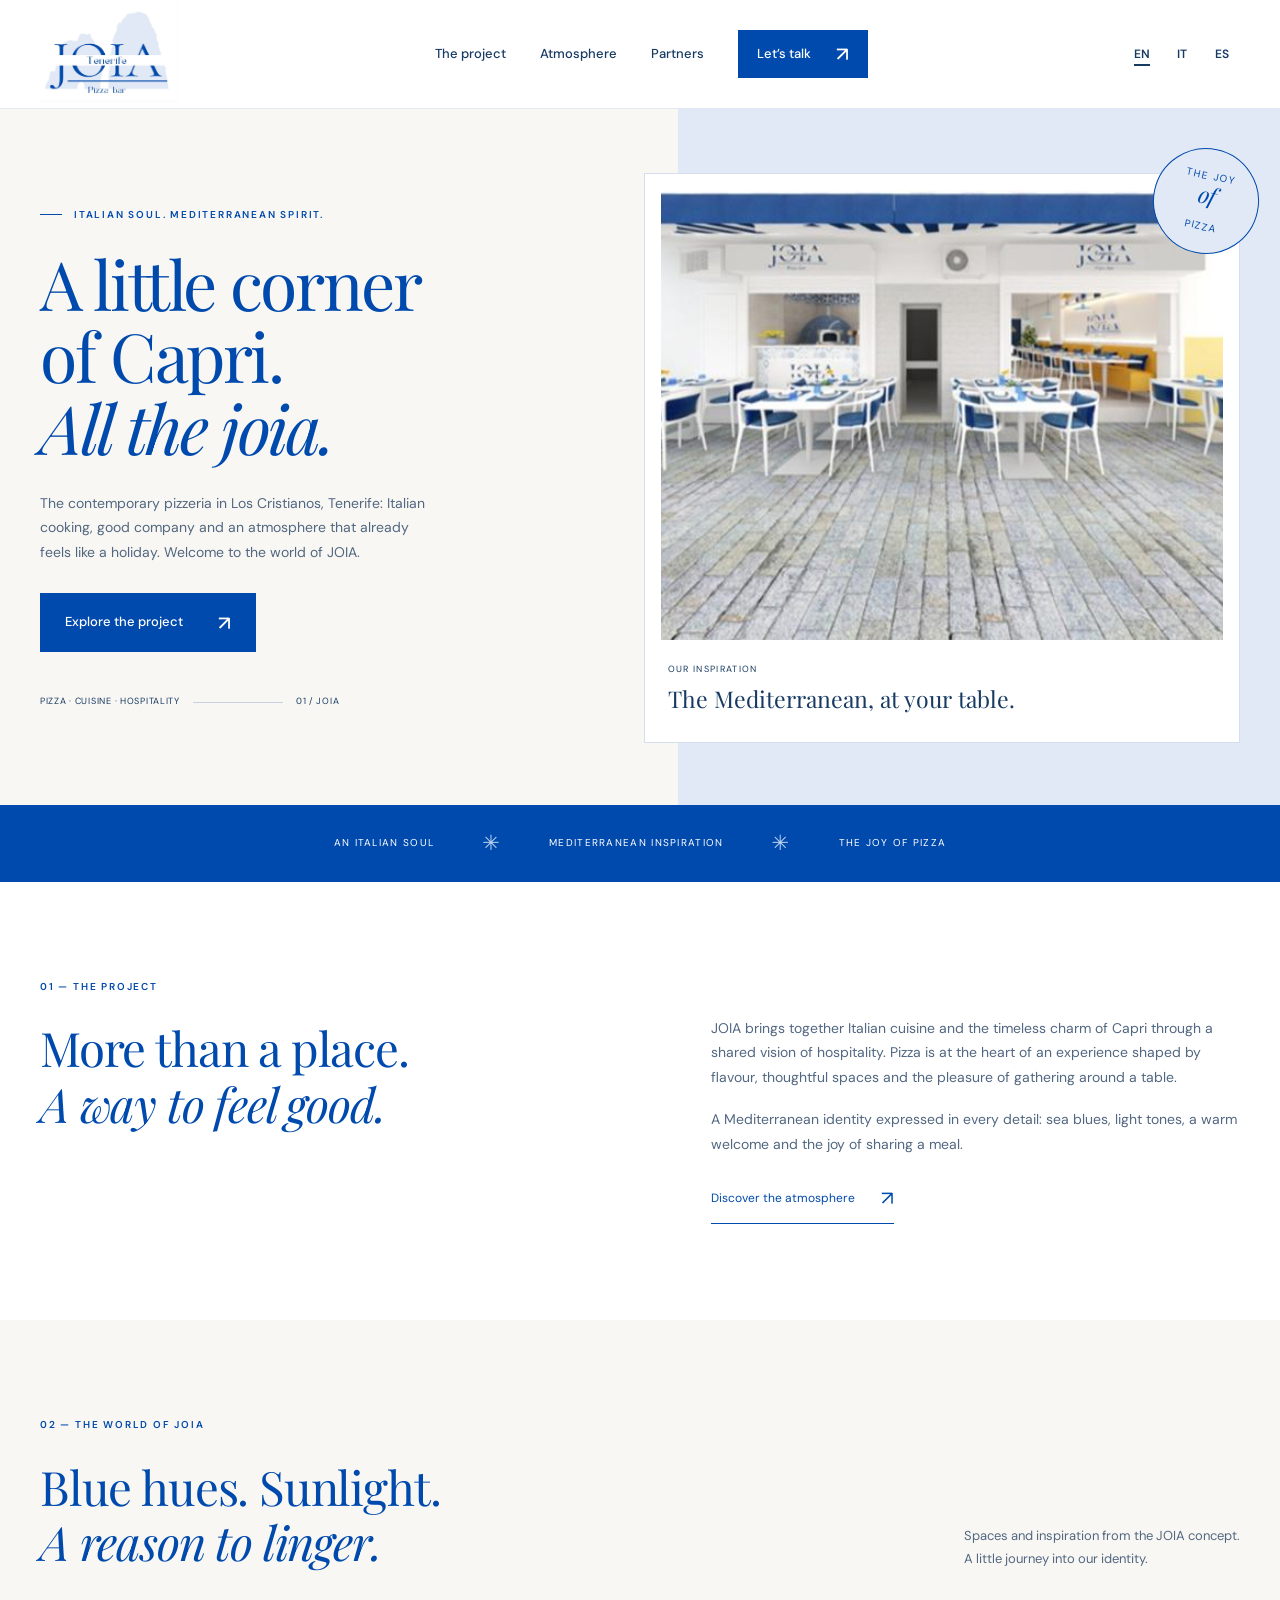
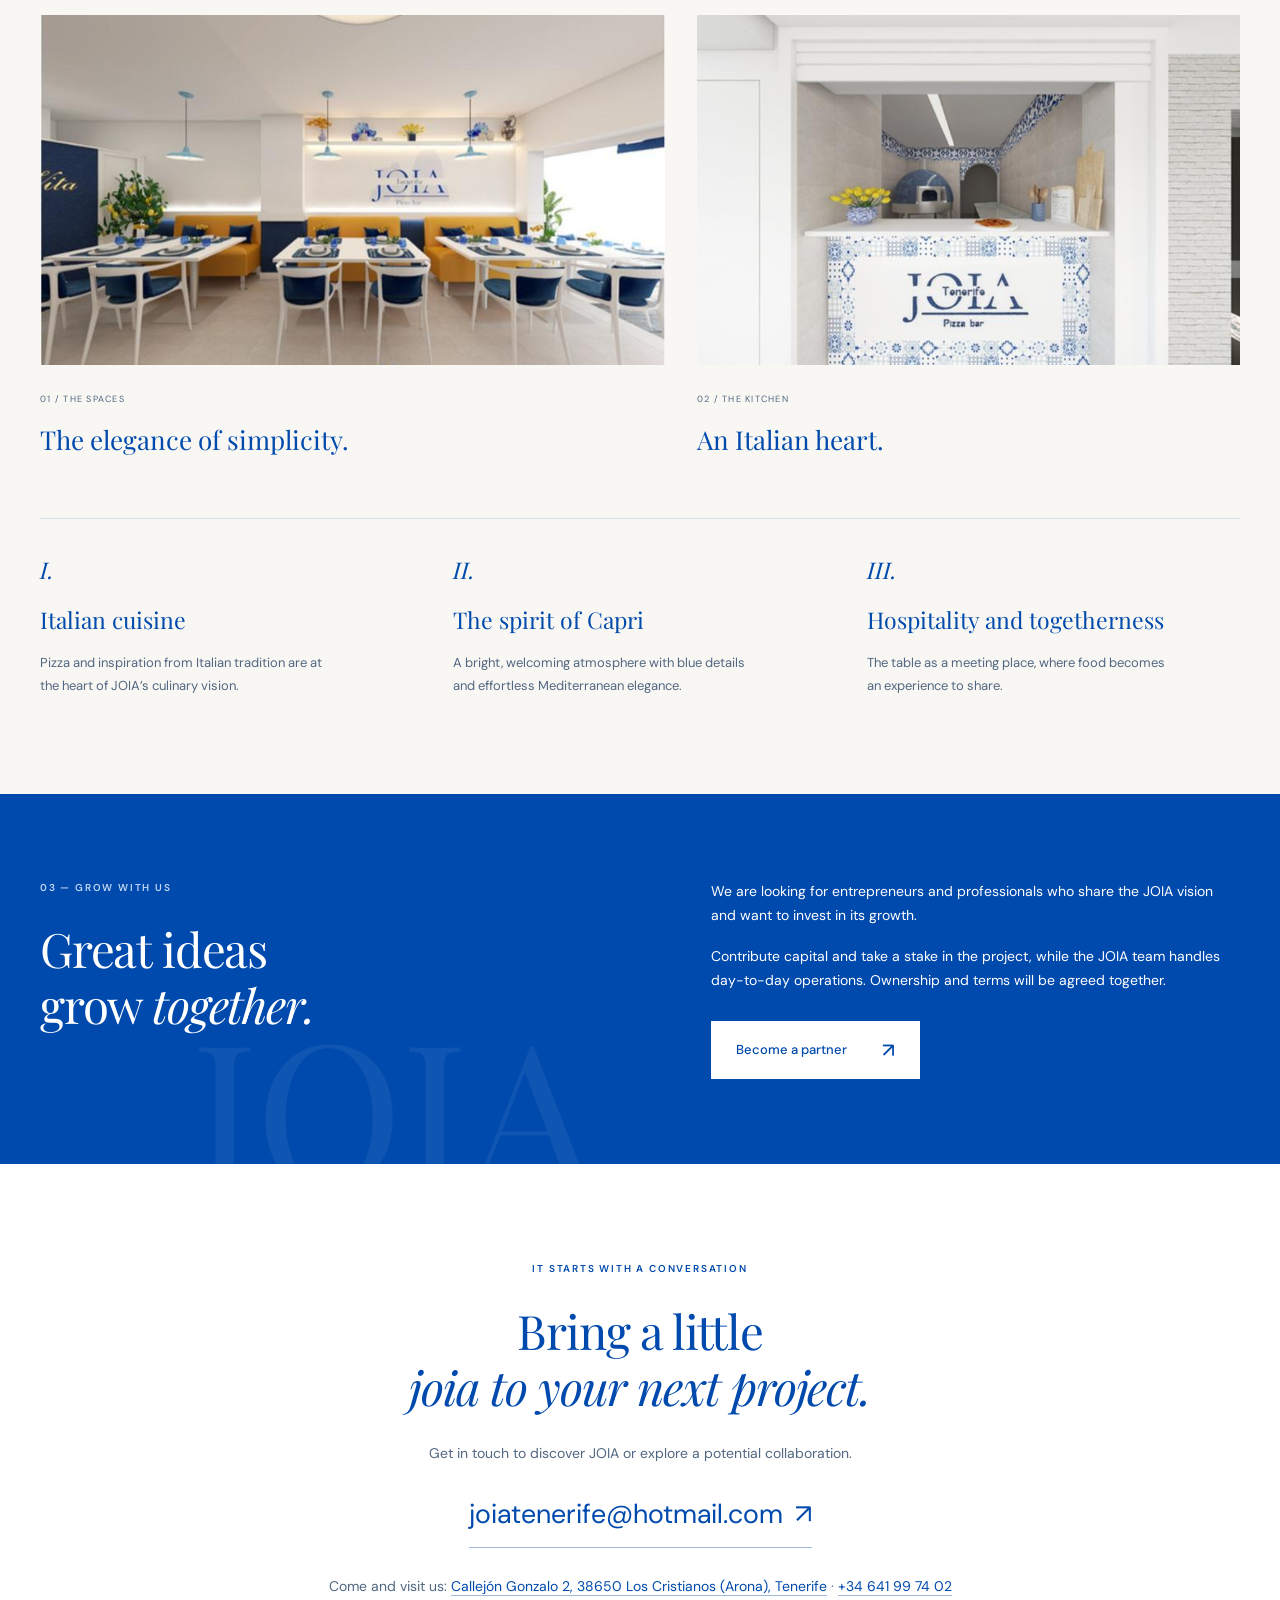
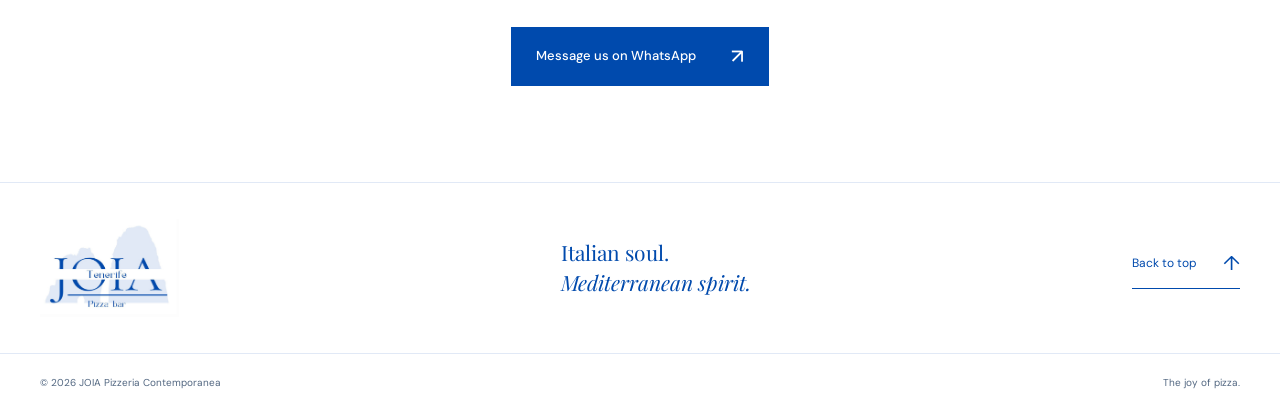
==== commit be7c056a: "up" ====
--- a/index.html
+++ b/index.html
@@ -23,7 +23,7 @@
   <meta name="twitter:title" content="JOIA Pizzeria Contemporanea — Pizza in Los Cristianos, Tenerife">
   <meta name="twitter:description" content="Contemporary Italian pizza in Los Cristianos (Arona), Tenerife: light dough, Italian ingredients and a Capri-inspired atmosphere. Come and visit JOIA.">
   <meta name="twitter:image" content="https://www.joia-pizzeria.com/assets/img/joia-terrazza.jpg">
-  <script type="application/ld+json">[{"@context": "https://schema.org", "@type": "WebPage", "name": "JOIA Pizzeria Contemporanea — Pizza in Los Cristianos, Tenerife", "description": "Contemporary Italian pizza in Los Cristianos (Arona), Tenerife: light dough, Italian ingredients and a Capri-inspired atmosphere. Come and visit JOIA.", "url": "https://www.joia-pizzeria.com/", "inLanguage": "en", "isPartOf": {"@type": "WebSite", "name": "JOIA Pizzeria Contemporanea", "url": "https://www.joia-pizzeria.com/", "inLanguage": ["en", "it", "es"]}}, {"@context": "https://schema.org", "@type": "Restaurant", "@id": "https://www.joia-pizzeria.com/#restaurant", "url": "https://www.joia-pizzeria.com/", "image": ["https://www.joia-pizzeria.com/assets/img/joia-terrazza.jpg", "https://www.joia-pizzeria.com/assets/img/joia-interni.jpg", "https://www.joia-pizzeria.com/assets/img/joia-forno.jpg"], "mainEntityOfPage": "https://www.joia-pizzeria.com/", "name": "JOIA Pizzeria Contemporanea", "telephone": "+34641997402", "email": "info@joia-pizzeria.com", "address": {"@type": "PostalAddress", "streetAddress": "Callejón Gonzalo 2", "postalCode": "38650", "addressLocality": "Los Cristianos, Arona", "addressRegion": "Santa Cruz de Tenerife", "addressCountry": "ES"}, "geo": {"@type": "GeoCoordinates", "latitude": 28.051, "longitude": -16.717}, "servesCuisine": ["Pizza", "Italian"], "priceRange": "€10–20", "sameAs": ["https://www.tripadvisor.com/Restaurant_Review-g230096-d33242851-Reviews-Joia_Pizzeria_Contemporanea-Arona_Tenerife_Canary_Islands.html"]}]</script>
+  <script type="application/ld+json">[{"@context": "https://schema.org", "@type": "WebPage", "name": "JOIA Pizzeria Contemporanea — Pizza in Los Cristianos, Tenerife", "description": "Contemporary Italian pizza in Los Cristianos (Arona), Tenerife: light dough, Italian ingredients and a Capri-inspired atmosphere. Come and visit JOIA.", "url": "https://www.joia-pizzeria.com/", "inLanguage": "en", "isPartOf": {"@type": "WebSite", "name": "JOIA Pizzeria Contemporanea", "url": "https://www.joia-pizzeria.com/", "inLanguage": ["en", "it", "es"]}}, {"@context": "https://schema.org", "@type": "Restaurant", "@id": "https://www.joia-pizzeria.com/#restaurant", "url": "https://www.joia-pizzeria.com/", "image": ["https://www.joia-pizzeria.com/assets/img/joia-terrazza.jpg", "https://www.joia-pizzeria.com/assets/img/joia-interni.jpg", "https://www.joia-pizzeria.com/assets/img/joia-forno.jpg"], "mainEntityOfPage": "https://www.joia-pizzeria.com/", "name": "JOIA Pizzeria Contemporanea", "telephone": "+34641997402", "email": "joiatenerife@hotmail.com", "address": {"@type": "PostalAddress", "streetAddress": "Callejón Gonzalo 2", "postalCode": "38650", "addressLocality": "Los Cristianos, Arona", "addressRegion": "Santa Cruz de Tenerife", "addressCountry": "ES"}, "geo": {"@type": "GeoCoordinates", "latitude": 28.051, "longitude": -16.717}, "servesCuisine": ["Pizza", "Italian"], "priceRange": "€10–20", "sameAs": ["https://www.tripadvisor.com/Restaurant_Review-g230096-d33242851-Reviews-Joia_Pizzeria_Contemporanea-Arona_Tenerife_Canary_Islands.html"]}]</script>
   <meta name="theme-color" content="#004AAD">
   <link rel="icon" href="/favicon.ico" sizes="16x16 32x32 48x48">
   <link rel="icon" type="image/png" sizes="32x32" href="assets/img/favicon-32.png">
@@ -102,7 +102,7 @@
       <p class="kicker">It starts with a conversation</p>
       <h2>Bring a little<br><em>joia to your next project.</em></h2>
       <p>Get in touch to discover JOIA or explore a potential collaboration.</p>
-      <a class="contact-email" href="mailto:info@joia-pizzeria.com?subject=Information%20about%20the%20JOIA%20project">info@joia-pizzeria.com<span aria-hidden="true">↗</span></a>
+      <a class="contact-email" href="mailto:joiatenerife@hotmail.com?subject=Information%20about%20the%20JOIA%20project">joiatenerife@hotmail.com<span aria-hidden="true">↗</span></a>
       <p class="contact-address">Come and visit us: <a href="https://www.google.com/maps/search/?api=1&amp;query=JOIA+Pizzeria+Contemporanea+Callej%C3%B3n+Gonzalo+2+Los+Cristianos" target="_blank" rel="noopener noreferrer">Callejón Gonzalo 2, 38650 Los Cristianos (Arona), Tenerife</a> · <a href="tel:+34641997402">+34 641 99 74 02</a></p>
       <div class="contact-whatsapp">
         <a class="button" href="https://wa.me/34624633279?text=Hello%21%20I%20would%20like%20information%20about%20the%20JOIA%20project." target="_blank" rel="noopener noreferrer">Message us on WhatsApp <span aria-hidden="true">↗</span></a>
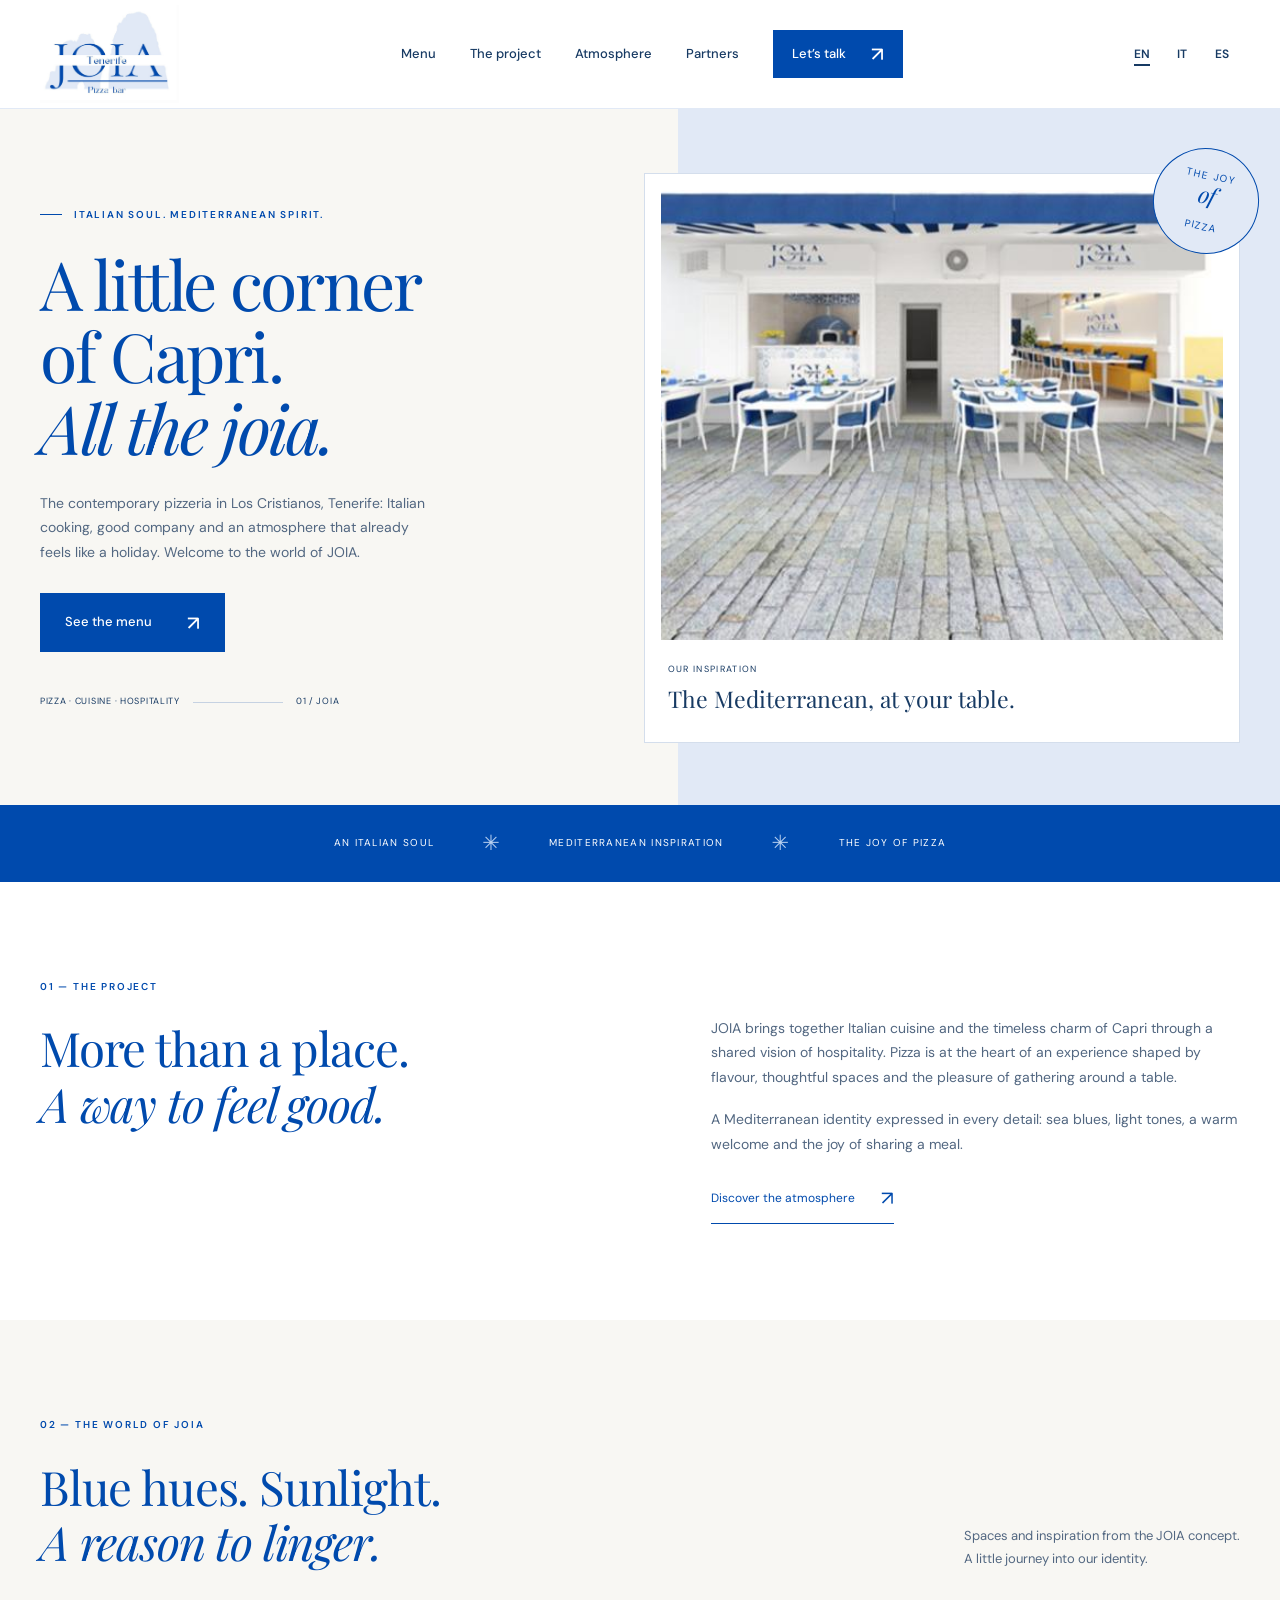
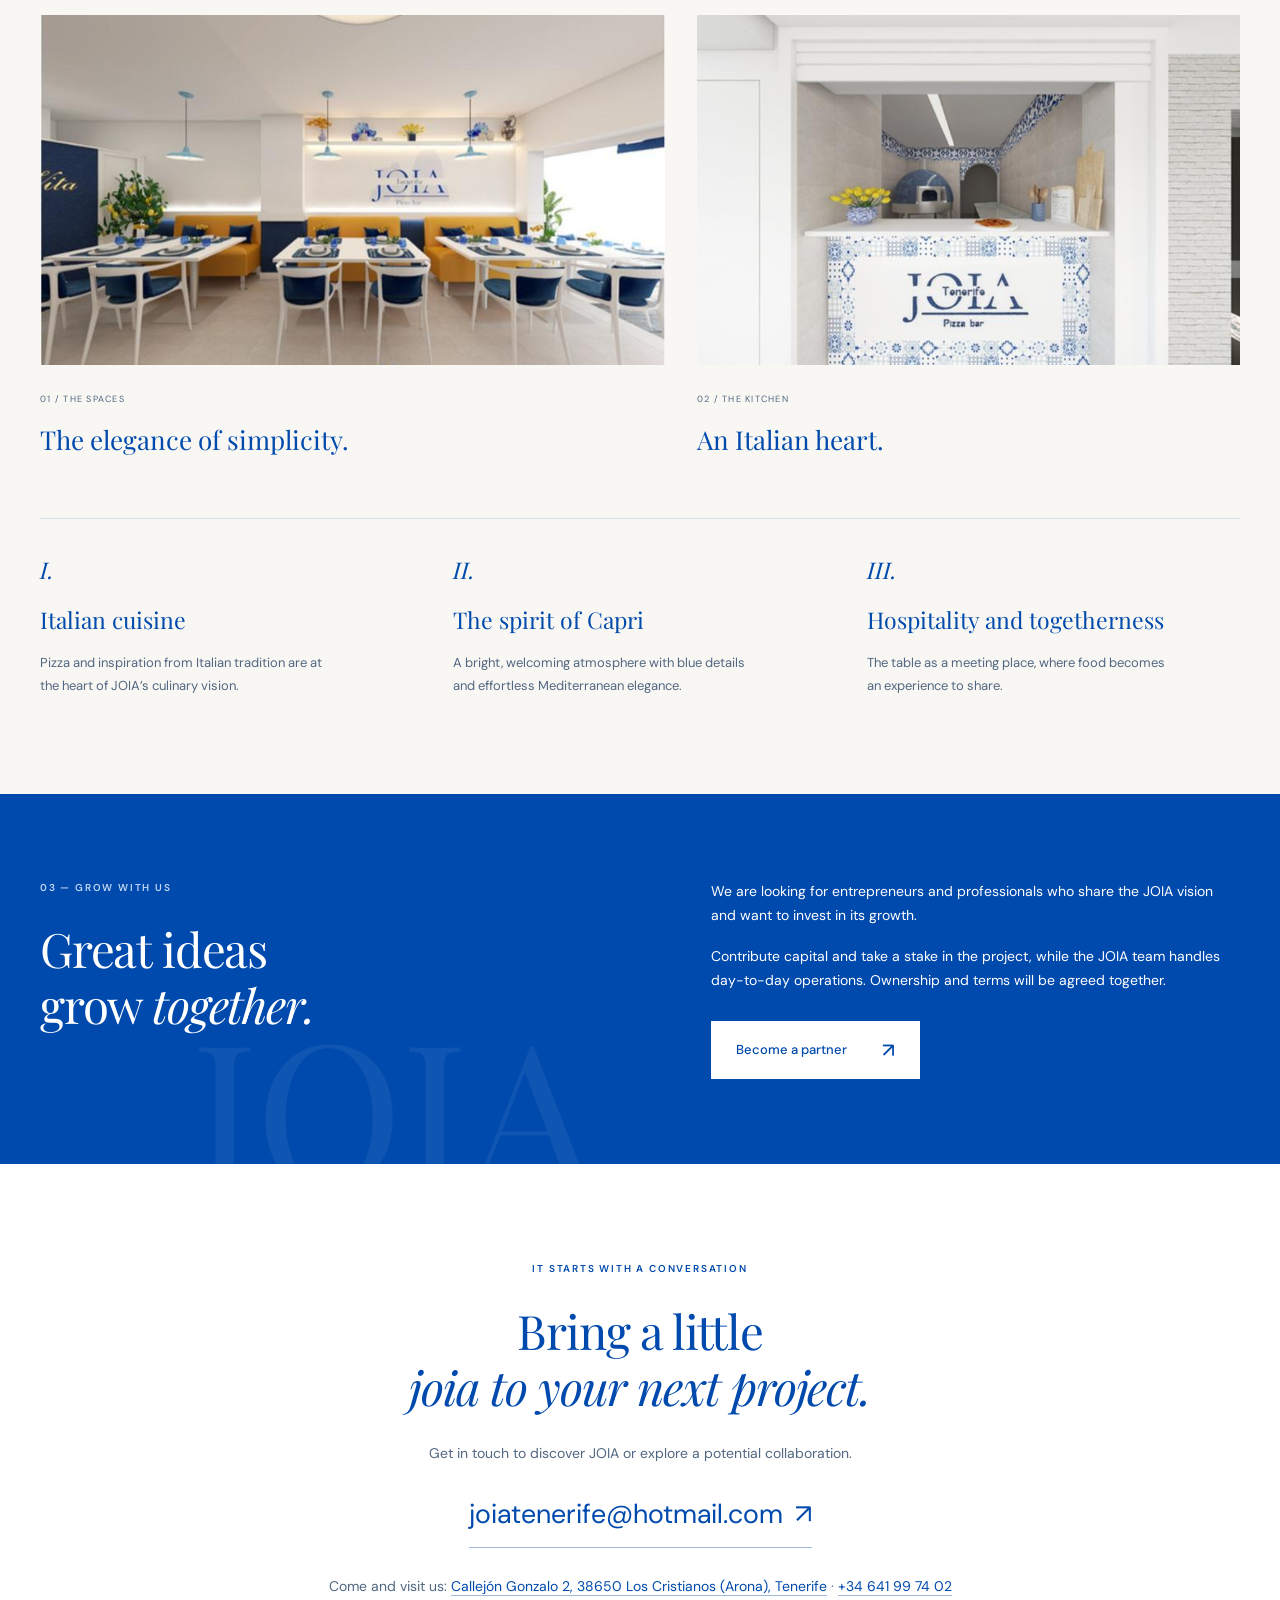
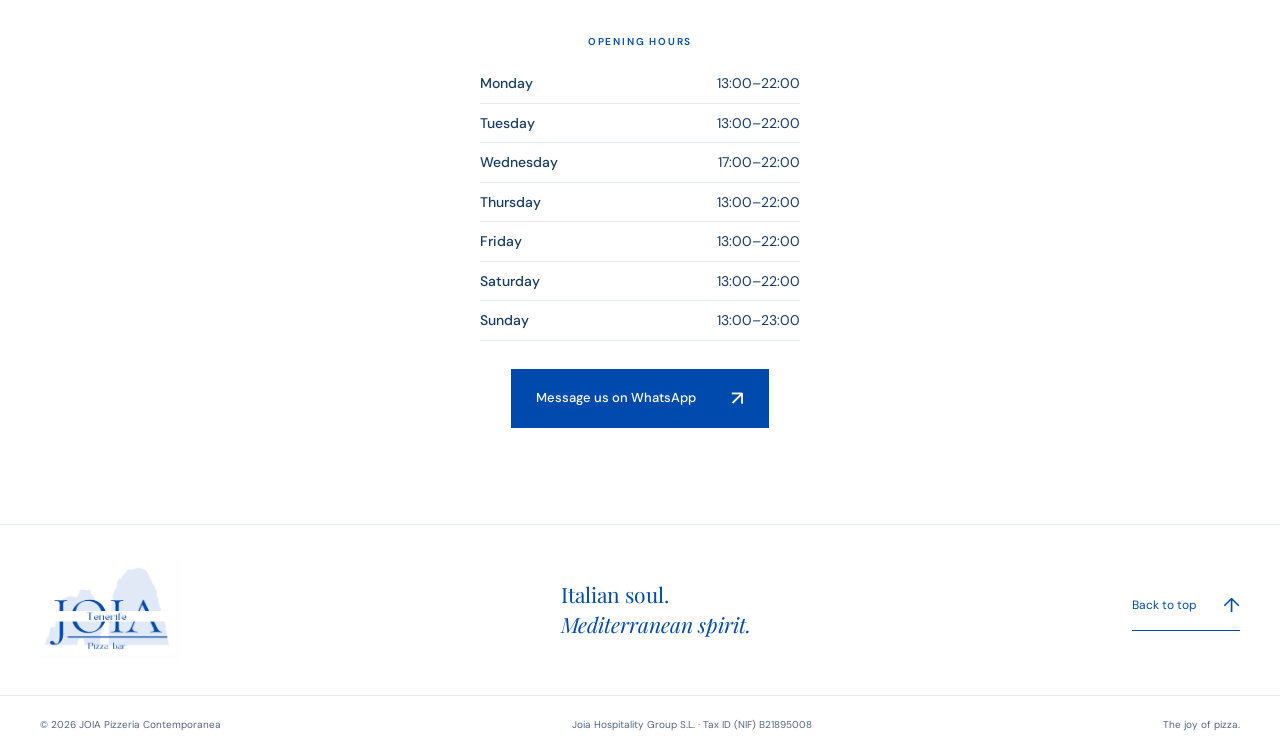
==== commit 6b2de3d2: "up" ====
--- a/index.html
+++ b/index.html
@@ -23,7 +23,7 @@
   <meta name="twitter:title" content="JOIA Pizzeria Contemporanea — Pizza in Los Cristianos, Tenerife">
   <meta name="twitter:description" content="Contemporary Italian pizza in Los Cristianos (Arona), Tenerife: light dough, Italian ingredients and a Capri-inspired atmosphere. Come and visit JOIA.">
   <meta name="twitter:image" content="https://www.joia-pizzeria.com/assets/img/joia-terrazza.jpg">
-  <script type="application/ld+json">[{"@context": "https://schema.org", "@type": "WebPage", "name": "JOIA Pizzeria Contemporanea — Pizza in Los Cristianos, Tenerife", "description": "Contemporary Italian pizza in Los Cristianos (Arona), Tenerife: light dough, Italian ingredients and a Capri-inspired atmosphere. Come and visit JOIA.", "url": "https://www.joia-pizzeria.com/", "inLanguage": "en", "isPartOf": {"@type": "WebSite", "name": "JOIA Pizzeria Contemporanea", "url": "https://www.joia-pizzeria.com/", "inLanguage": ["en", "it", "es"]}}, {"@context": "https://schema.org", "@type": "Restaurant", "@id": "https://www.joia-pizzeria.com/#restaurant", "url": "https://www.joia-pizzeria.com/", "image": ["https://www.joia-pizzeria.com/assets/img/joia-terrazza.jpg", "https://www.joia-pizzeria.com/assets/img/joia-interni.jpg", "https://www.joia-pizzeria.com/assets/img/joia-forno.jpg"], "mainEntityOfPage": "https://www.joia-pizzeria.com/", "name": "JOIA Pizzeria Contemporanea", "telephone": "+34641997402", "email": "joiatenerife@hotmail.com", "address": {"@type": "PostalAddress", "streetAddress": "Callejón Gonzalo 2", "postalCode": "38650", "addressLocality": "Los Cristianos, Arona", "addressRegion": "Santa Cruz de Tenerife", "addressCountry": "ES"}, "geo": {"@type": "GeoCoordinates", "latitude": 28.051, "longitude": -16.717}, "servesCuisine": ["Pizza", "Italian"], "priceRange": "€10–20", "sameAs": ["https://www.tripadvisor.com/Restaurant_Review-g230096-d33242851-Reviews-Joia_Pizzeria_Contemporanea-Arona_Tenerife_Canary_Islands.html"]}]</script>
+  <script type="application/ld+json">[{"@context": "https://schema.org", "@type": "WebPage", "name": "JOIA Pizzeria Contemporanea — Pizza in Los Cristianos, Tenerife", "description": "Contemporary Italian pizza in Los Cristianos (Arona), Tenerife: light dough, Italian ingredients and a Capri-inspired atmosphere. Come and visit JOIA.", "url": "https://www.joia-pizzeria.com/", "inLanguage": "en", "isPartOf": {"@type": "WebSite", "name": "JOIA Pizzeria Contemporanea", "url": "https://www.joia-pizzeria.com/", "inLanguage": ["en", "it", "es"]}}, {"@context": "https://schema.org", "@type": "Restaurant", "@id": "https://www.joia-pizzeria.com/#restaurant", "url": "https://www.joia-pizzeria.com/", "image": ["https://www.joia-pizzeria.com/assets/img/joia-terrazza.jpg", "https://www.joia-pizzeria.com/assets/img/joia-interni.jpg", "https://www.joia-pizzeria.com/assets/img/joia-forno.jpg"], "logo": "https://www.joia-pizzeria.com/assets/img/joia-logo-pdf.png", "mainEntityOfPage": "https://www.joia-pizzeria.com/", "name": "JOIA Pizzeria Contemporanea", "telephone": "+34641997402", "email": "joiatenerife@hotmail.com", "address": {"@type": "PostalAddress", "streetAddress": "Callejón Gonzalo 2", "postalCode": "38650", "addressLocality": "Los Cristianos, Arona", "addressRegion": "Santa Cruz de Tenerife", "addressCountry": "ES"}, "geo": {"@type": "GeoCoordinates", "latitude": 28.051, "longitude": -16.717}, "servesCuisine": ["Pizza", "Italian"], "priceRange": "€10–20", "legalName": "Joia Hospitality Group S.L.", "taxID": "B21895008", "hasMenu": "https://menu.joia-pizzeria.com/", "openingHoursSpecification": [{"@type": "OpeningHoursSpecification", "dayOfWeek": ["Monday", "Tuesday", "Thursday", "Friday", "Saturday"], "opens": "13:00", "closes": "22:00"}, {"@type": "OpeningHoursSpecification", "dayOfWeek": ["Wednesday"], "opens": "17:00", "closes": "22:00"}, {"@type": "OpeningHoursSpecification", "dayOfWeek": ["Sunday"], "opens": "13:00", "closes": "23:00"}], "sameAs": ["https://www.tripadvisor.com/Restaurant_Review-g230096-d33242851-Reviews-Joia_Pizzeria_Contemporanea-Arona_Tenerife_Canary_Islands.html"]}]</script>
   <meta name="theme-color" content="#004AAD">
   <link rel="icon" href="/favicon.ico" sizes="16x16 32x32 48x48">
   <link rel="icon" type="image/png" sizes="32x32" href="assets/img/favicon-32.png">
@@ -45,6 +45,7 @@
       </a>
       <button class="menu-toggle" aria-controls="navigation" aria-expanded="false" aria-label="Open menu"><span></span><span></span></button>
       <nav id="navigation" class="navigation" aria-label="Main navigation">
+        <a href="https://menu.joia-pizzeria.com/">Menu</a>
         <a href="#progetto">The project</a>
         <a href="#atmosfera">Atmosphere</a>
         <a href="#partner">Partners</a>
@@ -61,7 +62,7 @@
           <p class="kicker"><span aria-hidden="true"></span> Italian soul. Mediterranean spirit.</p>
           <h1 id="hero-title">A little corner<br>of Capri.<br><em>All the joia.</em></h1>
           <p class="intro">The contemporary pizzeria in Los Cristianos, Tenerife: Italian cooking, good company and an atmosphere that already feels like a holiday. Welcome to the world of JOIA.</p>
-          <a class="button" href="#progetto">Explore the project <span aria-hidden="true">↗</span></a>
+          <a class="button" href="https://menu.joia-pizzeria.com/">See the menu <span aria-hidden="true">↗</span></a>
           <div class="hero-signature"><span>Pizza · Cuisine · Hospitality</span><span class="signature-line" aria-hidden="true"></span><span>01 / JOIA</span></div>
         </div>
         <figure class="hero-photo">
@@ -104,6 +105,10 @@
       <p>Get in touch to discover JOIA or explore a potential collaboration.</p>
       <a class="contact-email" href="mailto:joiatenerife@hotmail.com?subject=Information%20about%20the%20JOIA%20project">joiatenerife@hotmail.com<span aria-hidden="true">↗</span></a>
       <p class="contact-address">Come and visit us: <a href="https://www.google.com/maps/search/?api=1&amp;query=JOIA+Pizzeria+Contemporanea+Callej%C3%B3n+Gonzalo+2+Los+Cristianos" target="_blank" rel="noopener noreferrer">Callejón Gonzalo 2, 38650 Los Cristianos (Arona), Tenerife</a> · <a href="tel:+34641997402">+34 641 99 74 02</a></p>
+      <div class="opening-hours">
+        <h3>Opening hours</h3>
+        <table><tr><th scope="row">Monday</th><td>13:00–22:00</td></tr><tr><th scope="row">Tuesday</th><td>13:00–22:00</td></tr><tr><th scope="row">Wednesday</th><td>17:00–22:00</td></tr><tr><th scope="row">Thursday</th><td>13:00–22:00</td></tr><tr><th scope="row">Friday</th><td>13:00–22:00</td></tr><tr><th scope="row">Saturday</th><td>13:00–22:00</td></tr><tr><th scope="row">Sunday</th><td>13:00–23:00</td></tr></table>
+      </div>
       <div class="contact-whatsapp">
         <a class="button" href="https://wa.me/34624633279?text=Hello%21%20I%20would%20like%20information%20about%20the%20JOIA%20project." target="_blank" rel="noopener noreferrer">Message us on WhatsApp <span aria-hidden="true">↗</span></a>
       </div>
@@ -112,7 +117,7 @@
 
   <footer class="footer2">
     <div class="shell footer-top"><a class="logo" href="#top" aria-label="JOIA Pizzeria Contemporanea, back to top"><img src="assets/img/joia-logo-pdf.png" alt="JOIA Pizzeria Contemporanea Tenerife" width="607" height="430" loading="lazy"></a><p>Italian soul.<br><em>Mediterranean spirit.</em></p><a class="text-link" href="#top">Back to top <span aria-hidden="true">↑</span></a></div>
-    <div class="shell footer-bottom"><span>© <span id="year2">2026</span> JOIA Pizzeria Contemporanea</span><span>The joy of pizza.</span></div>
+    <div class="shell footer-bottom"><span>© <span id="year2">2026</span> JOIA Pizzeria Contemporanea</span><span>Joia Hospitality Group S.L. · Tax ID (NIF) B21895008</span><span>The joy of pizza.</span></div>
   </footer>
 </body>
 </html>
--- a/assets/css/styles2.css
+++ b/assets/css/styles2.css
@@ -78,11 +78,17 @@
 .contact-email { display: inline-block; font-size: clamp(17px, 2.5vw, 27px); color: var(--blue); text-decoration: none; border-bottom: 1px solid #a0bada; padding-bottom: 10px; margin-top: 25px; overflow-wrap: anywhere; }
 .contact-email span { padding-left: 12px; }
 .contact-whatsapp { margin-top: 28px; }
+.opening-hours { margin: 34px auto 0; max-width: 320px; }
+.opening-hours h3 { font-family: var(--sans); font-size: 10px; letter-spacing: .18em; text-transform: uppercase; font-weight: 600; color: var(--blue); margin-bottom: 14px; }
+.opening-hours table { width: 100%; border-collapse: collapse; font-size: 14px; color: var(--ink); }
+.opening-hours th, .opening-hours td { padding: 7px 0; border-bottom: 1px solid var(--light-blue); }
+.opening-hours th { text-align: left; font-weight: 500; }
+.opening-hours td { text-align: right; font-variant-numeric: tabular-nums; }
 .contact-address a { color: var(--blue); text-decoration: none; border-bottom: 1px solid #a0bada; }
 .footer2 { border-top: 1px solid var(--light-blue); }
 .footer-top { display: flex; align-items: center; justify-content: space-between; gap: 25px; padding-block: 36px; }
 .footer-top > p { font: 21px/1.4 var(--serif); color: var(--blue); }
-.footer-bottom { display: flex; justify-content: space-between; border-top: 1px solid var(--light-blue); padding-block: 20px; font-size: 10px; color: var(--muted); }
+.footer-bottom { display: flex; flex-wrap: wrap; gap: 8px 20px; justify-content: space-between; border-top: 1px solid var(--light-blue); padding-block: 20px; font-size: 10px; color: var(--muted); }
 @media (max-width: 1000px) {
   .hero-grid { gap: 35px; }
   .hero-photo > img { height: 420px; }
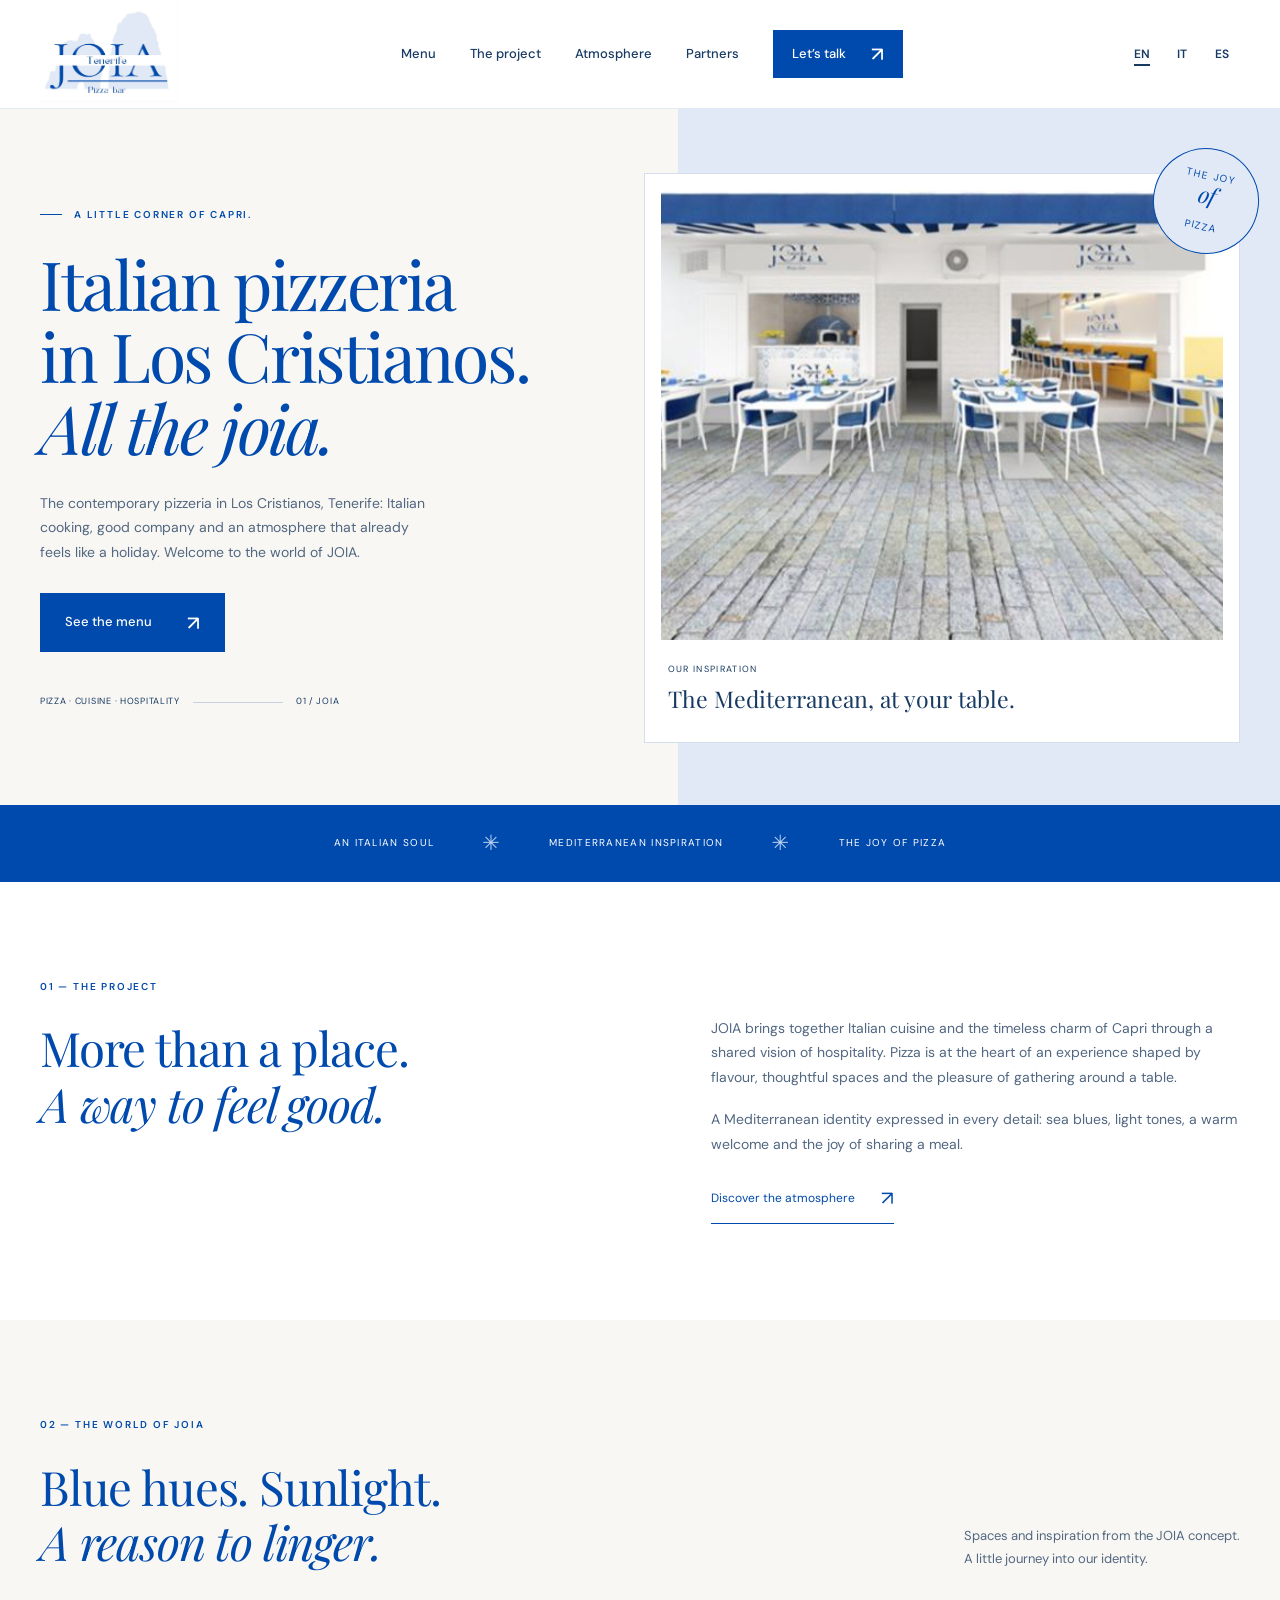
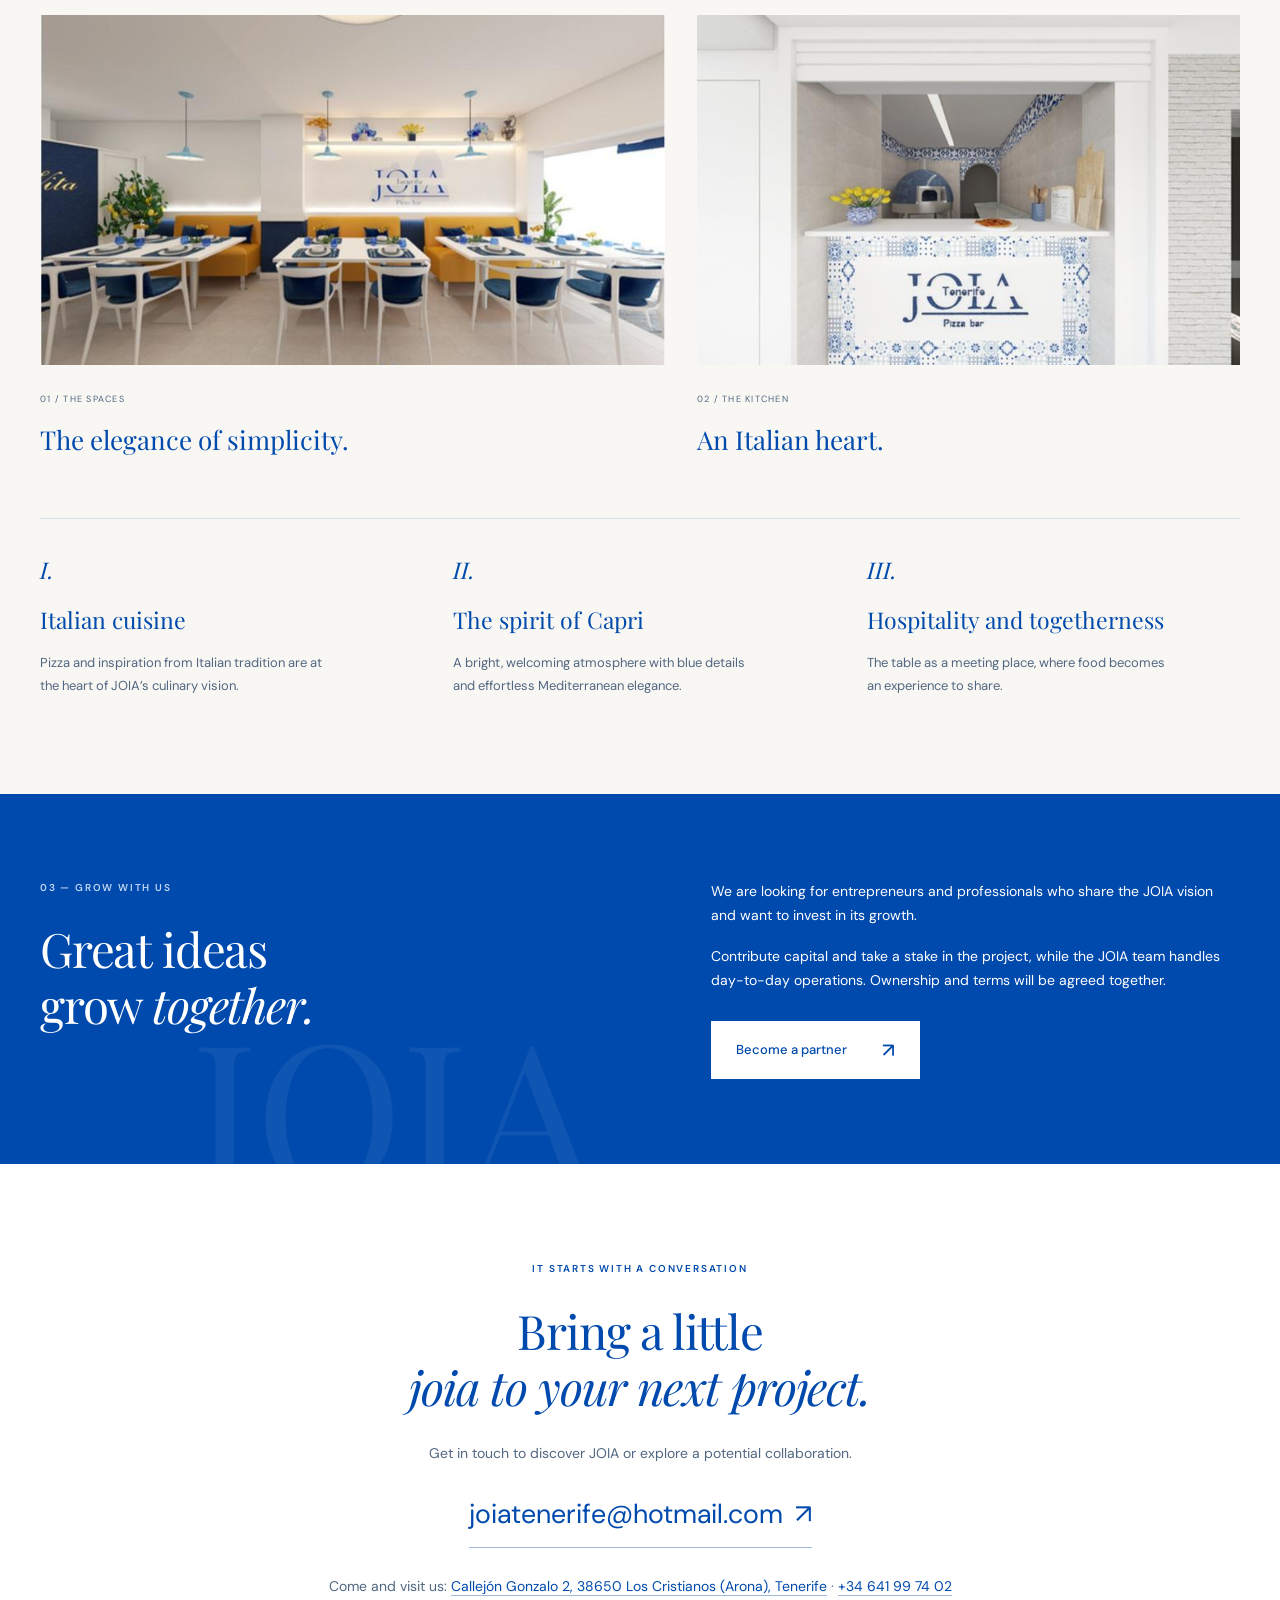
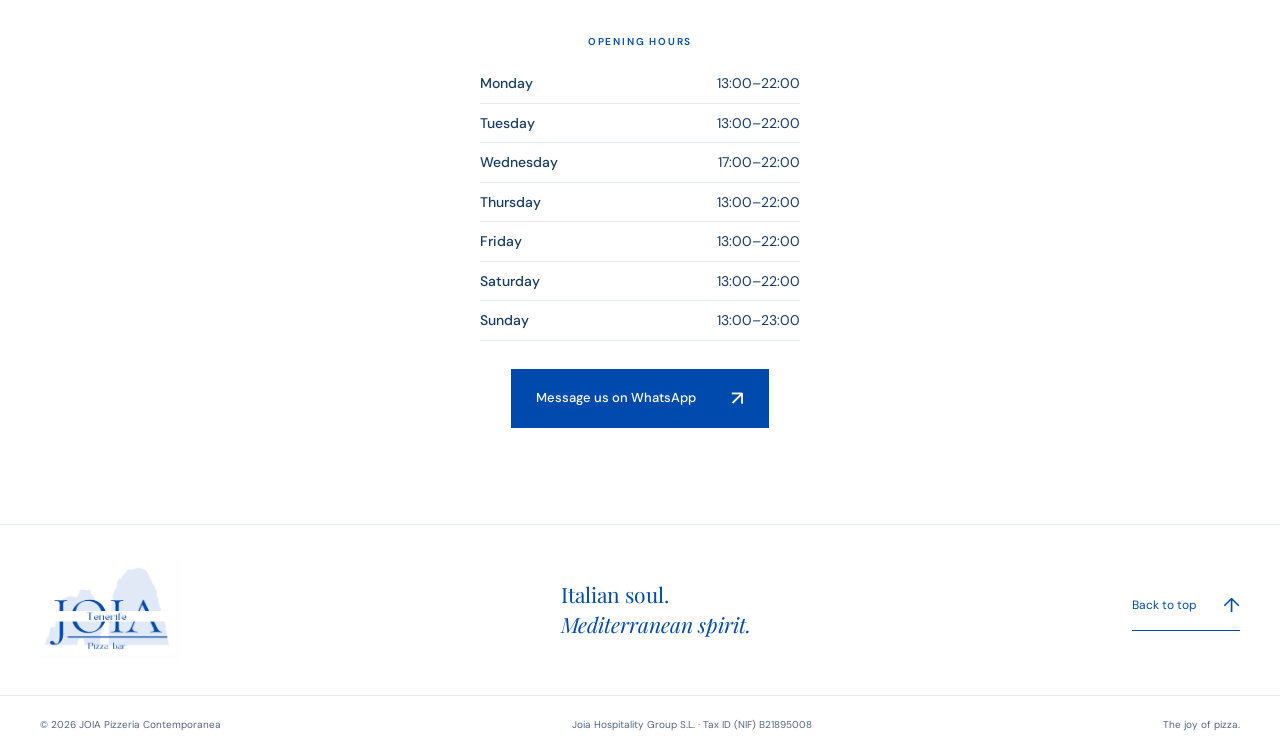
==== commit 81807bc2: "up" ====
--- a/index.html
+++ b/index.html
@@ -59,8 +59,8 @@
     <section class="hero2" aria-labelledby="hero-title">
       <div class="shell hero-grid">
         <div class="hero-copy2">
-          <p class="kicker"><span aria-hidden="true"></span> Italian soul. Mediterranean spirit.</p>
-          <h1 id="hero-title">A little corner<br>of Capri.<br><em>All the joia.</em></h1>
+          <p class="kicker"><span aria-hidden="true"></span> A little corner of Capri.</p>
+          <h1 id="hero-title">Italian pizzeria<br>in Los Cristianos.<br><em>All the joia.</em></h1>
           <p class="intro">The contemporary pizzeria in Los Cristianos, Tenerife: Italian cooking, good company and an atmosphere that already feels like a holiday. Welcome to the world of JOIA.</p>
           <a class="button" href="https://menu.joia-pizzeria.com/">See the menu <span aria-hidden="true">↗</span></a>
           <div class="hero-signature"><span>Pizza · Cuisine · Hospitality</span><span class="signature-line" aria-hidden="true"></span><span>01 / JOIA</span></div>
@@ -110,7 +110,7 @@
         <table><tr><th scope="row">Monday</th><td>13:00–22:00</td></tr><tr><th scope="row">Tuesday</th><td>13:00–22:00</td></tr><tr><th scope="row">Wednesday</th><td>17:00–22:00</td></tr><tr><th scope="row">Thursday</th><td>13:00–22:00</td></tr><tr><th scope="row">Friday</th><td>13:00–22:00</td></tr><tr><th scope="row">Saturday</th><td>13:00–22:00</td></tr><tr><th scope="row">Sunday</th><td>13:00–23:00</td></tr></table>
       </div>
       <div class="contact-whatsapp">
-        <a class="button" href="https://wa.me/34624633279?text=Hello%21%20I%20would%20like%20information%20about%20the%20JOIA%20project." target="_blank" rel="noopener noreferrer">Message us on WhatsApp <span aria-hidden="true">↗</span></a>
+        <a class="button" href="https://wa.me/34641997402?text=Hello%21%20I%20would%20like%20information%20about%20the%20JOIA%20project." target="_blank" rel="noopener noreferrer">Message us on WhatsApp <span aria-hidden="true">↗</span></a>
       </div>
     </section>
   </main>
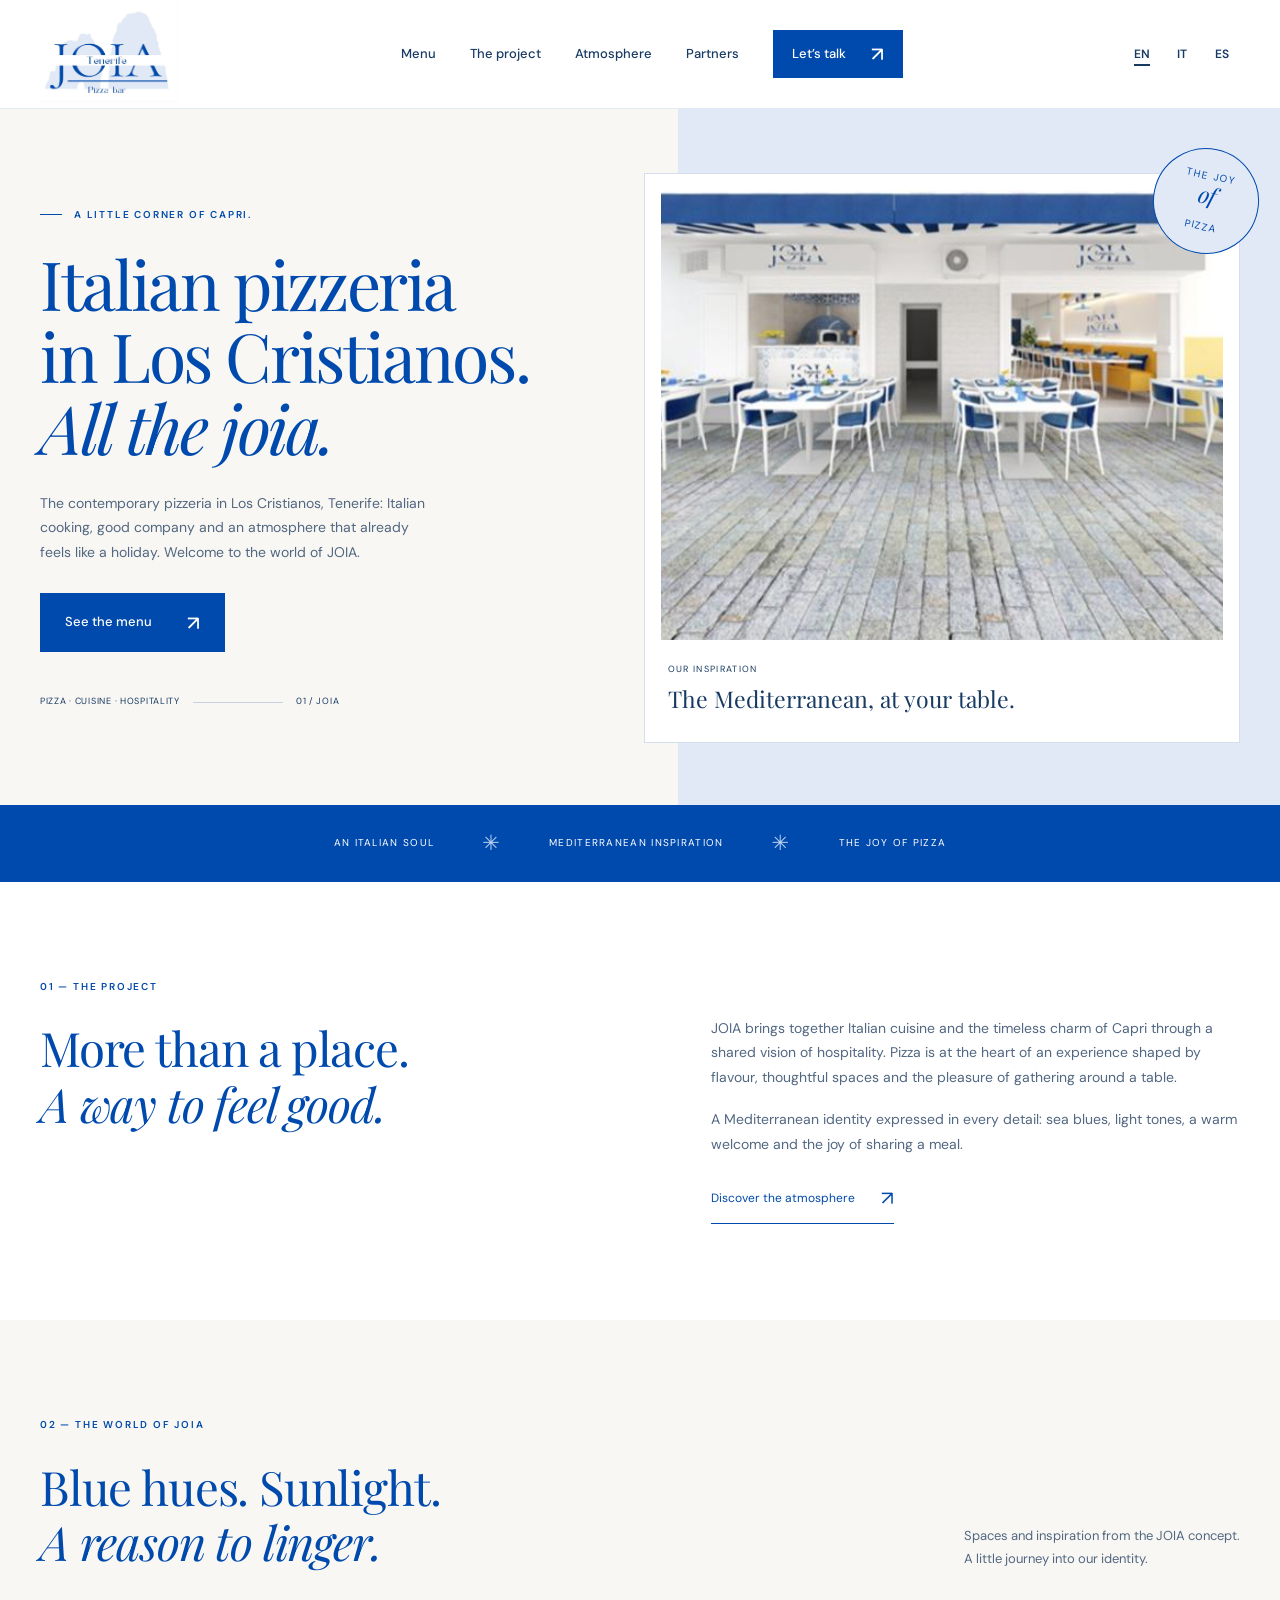
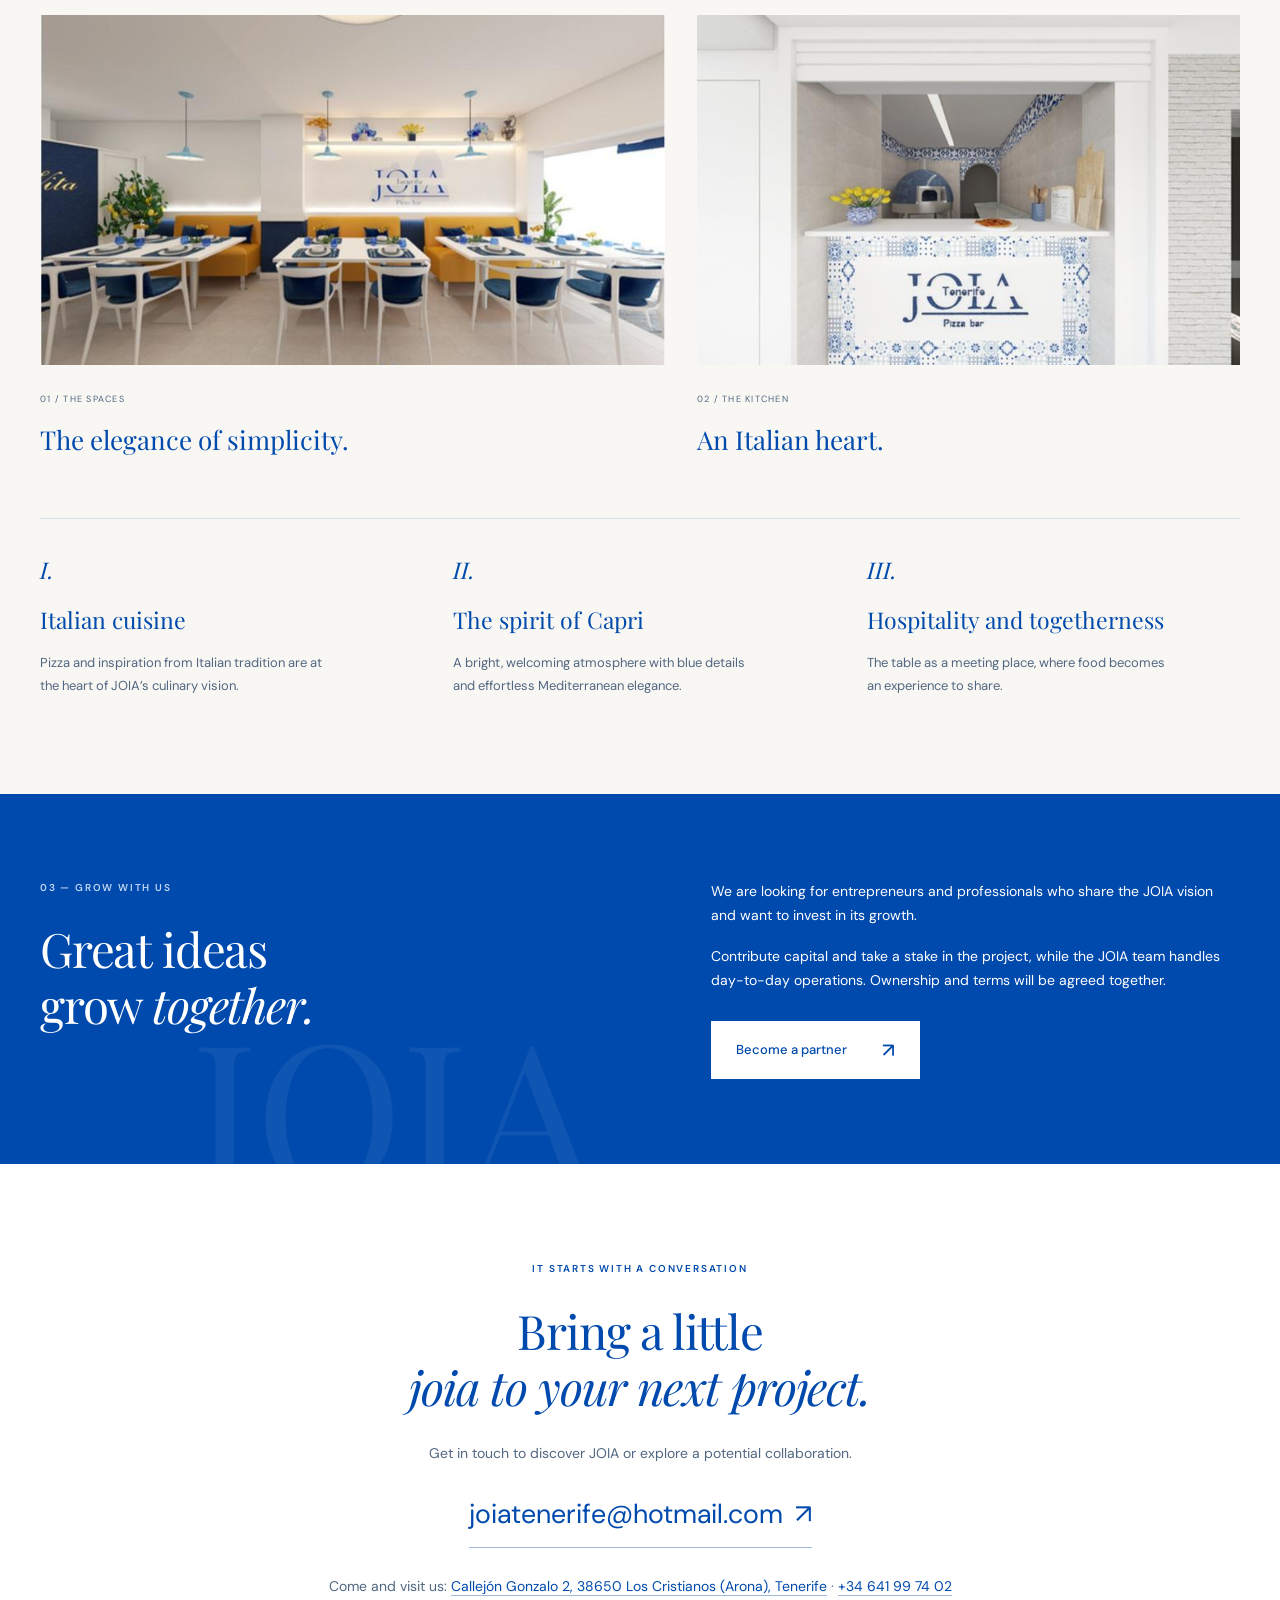
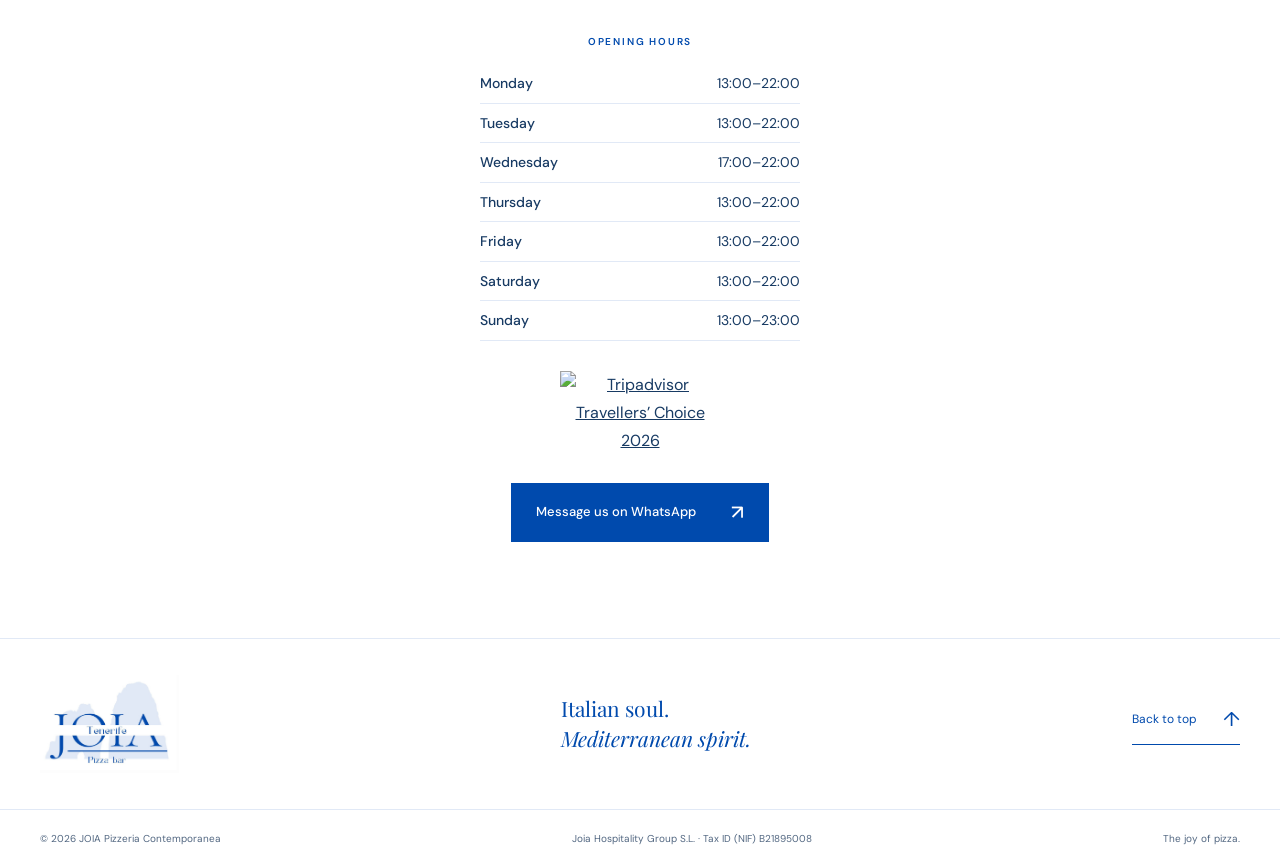
==== commit 2f4744c3: "up widjet" ====
--- a/index.html
+++ b/index.html
@@ -23,7 +23,7 @@
   <meta name="twitter:title" content="JOIA Pizzeria Contemporanea — Pizza in Los Cristianos, Tenerife">
   <meta name="twitter:description" content="Contemporary Italian pizza in Los Cristianos (Arona), Tenerife: light dough, Italian ingredients and a Capri-inspired atmosphere. Come and visit JOIA.">
   <meta name="twitter:image" content="https://www.joia-pizzeria.com/assets/img/joia-terrazza.jpg">
-  <script type="application/ld+json">[{"@context": "https://schema.org", "@type": "WebPage", "name": "JOIA Pizzeria Contemporanea — Pizza in Los Cristianos, Tenerife", "description": "Contemporary Italian pizza in Los Cristianos (Arona), Tenerife: light dough, Italian ingredients and a Capri-inspired atmosphere. Come and visit JOIA.", "url": "https://www.joia-pizzeria.com/", "inLanguage": "en", "isPartOf": {"@type": "WebSite", "name": "JOIA Pizzeria Contemporanea", "url": "https://www.joia-pizzeria.com/", "inLanguage": ["en", "it", "es"]}}, {"@context": "https://schema.org", "@type": "Restaurant", "@id": "https://www.joia-pizzeria.com/#restaurant", "url": "https://www.joia-pizzeria.com/", "image": ["https://www.joia-pizzeria.com/assets/img/joia-terrazza.jpg", "https://www.joia-pizzeria.com/assets/img/joia-interni.jpg", "https://www.joia-pizzeria.com/assets/img/joia-forno.jpg"], "logo": "https://www.joia-pizzeria.com/assets/img/joia-logo-pdf.png", "mainEntityOfPage": "https://www.joia-pizzeria.com/", "name": "JOIA Pizzeria Contemporanea", "telephone": "+34641997402", "email": "joiatenerife@hotmail.com", "address": {"@type": "PostalAddress", "streetAddress": "Callejón Gonzalo 2", "postalCode": "38650", "addressLocality": "Los Cristianos, Arona", "addressRegion": "Santa Cruz de Tenerife", "addressCountry": "ES"}, "geo": {"@type": "GeoCoordinates", "latitude": 28.051, "longitude": -16.717}, "servesCuisine": ["Pizza", "Italian"], "priceRange": "€10–20", "legalName": "Joia Hospitality Group S.L.", "taxID": "B21895008", "hasMenu": "https://menu.joia-pizzeria.com/", "openingHoursSpecification": [{"@type": "OpeningHoursSpecification", "dayOfWeek": ["Monday", "Tuesday", "Thursday", "Friday", "Saturday"], "opens": "13:00", "closes": "22:00"}, {"@type": "OpeningHoursSpecification", "dayOfWeek": ["Wednesday"], "opens": "17:00", "closes": "22:00"}, {"@type": "OpeningHoursSpecification", "dayOfWeek": ["Sunday"], "opens": "13:00", "closes": "23:00"}], "sameAs": ["https://www.tripadvisor.com/Restaurant_Review-g230096-d33242851-Reviews-Joia_Pizzeria_Contemporanea-Arona_Tenerife_Canary_Islands.html"]}]</script>
+  <script type="application/ld+json">[{"@context": "https://schema.org", "@type": "WebPage", "name": "JOIA Pizzeria Contemporanea — Pizza in Los Cristianos, Tenerife", "description": "Contemporary Italian pizza in Los Cristianos (Arona), Tenerife: light dough, Italian ingredients and a Capri-inspired atmosphere. Come and visit JOIA.", "url": "https://www.joia-pizzeria.com/", "inLanguage": "en", "isPartOf": {"@type": "WebSite", "name": "JOIA Pizzeria Contemporanea", "url": "https://www.joia-pizzeria.com/", "inLanguage": ["en", "it", "es"]}}, {"@context": "https://schema.org", "@type": "Restaurant", "@id": "https://www.joia-pizzeria.com/#restaurant", "url": "https://www.joia-pizzeria.com/", "image": ["https://www.joia-pizzeria.com/assets/img/joia-terrazza.jpg", "https://www.joia-pizzeria.com/assets/img/joia-interni.jpg", "https://www.joia-pizzeria.com/assets/img/joia-forno.jpg"], "logo": "https://www.joia-pizzeria.com/assets/img/joia-logo-pdf.png", "mainEntityOfPage": "https://www.joia-pizzeria.com/", "name": "JOIA Pizzeria Contemporanea", "telephone": "+34641997402", "email": "joiatenerife@hotmail.com", "address": {"@type": "PostalAddress", "streetAddress": "Callejón Gonzalo 2", "postalCode": "38650", "addressLocality": "Los Cristianos, Arona", "addressRegion": "Santa Cruz de Tenerife", "addressCountry": "ES"}, "geo": {"@type": "GeoCoordinates", "latitude": 28.051, "longitude": -16.717}, "servesCuisine": ["Pizza", "Italian"], "priceRange": "€10–20", "legalName": "Joia Hospitality Group S.L.", "taxID": "B21895008", "hasMenu": "https://menu.joia-pizzeria.com/", "award": "Tripadvisor Travellers’ Choice 2026", "openingHoursSpecification": [{"@type": "OpeningHoursSpecification", "dayOfWeek": ["Monday", "Tuesday", "Thursday", "Friday", "Saturday"], "opens": "13:00", "closes": "22:00"}, {"@type": "OpeningHoursSpecification", "dayOfWeek": ["Wednesday"], "opens": "17:00", "closes": "22:00"}, {"@type": "OpeningHoursSpecification", "dayOfWeek": ["Sunday"], "opens": "13:00", "closes": "23:00"}], "sameAs": ["https://www.tripadvisor.com/Restaurant_Review-g230096-d33242851-Reviews-Joia_Pizzeria_Contemporanea-Arona_Tenerife_Canary_Islands.html"]}]</script>
   <meta name="theme-color" content="#004AAD">
   <link rel="icon" href="/favicon.ico" sizes="16x16 32x32 48x48">
   <link rel="icon" type="image/png" sizes="32x32" href="assets/img/favicon-32.png">
@@ -109,6 +109,7 @@
         <h3>Opening hours</h3>
         <table><tr><th scope="row">Monday</th><td>13:00–22:00</td></tr><tr><th scope="row">Tuesday</th><td>13:00–22:00</td></tr><tr><th scope="row">Wednesday</th><td>17:00–22:00</td></tr><tr><th scope="row">Thursday</th><td>13:00–22:00</td></tr><tr><th scope="row">Friday</th><td>13:00–22:00</td></tr><tr><th scope="row">Saturday</th><td>13:00–22:00</td></tr><tr><th scope="row">Sunday</th><td>13:00–23:00</td></tr></table>
       </div>
+      <div class="tripadvisor-badge"><div id="TA_certificateOfExcellence21" class="TA_certificateOfExcellence"><ul id="hl4kboMqDl" class="TA_links 9somcP8tx3r"><li id="NTB8I7" class="H8EgYih7DNE"><a target="_blank" rel="noopener" href="https://www.tripadvisor.com/Restaurant_Review-g230096-d33242851-Reviews-Joia_Pizzeria_Contemporanea-Arona_Tenerife_Canary_Islands.html"><img src="https://static.tacdn.com/img2/travelers_choice/widgets/tchotel_2026_LL.png" alt="Tripadvisor Travellers’ Choice 2026" class="widCOEImg" id="CDSWIDCOELOGO"></a></li></ul></div><script async src="https://www.jscache.com/wejs?wtype=certificateOfExcellence&amp;uniq=21&amp;locationId=33242851&amp;lang=en_UK&amp;year=2026&amp;display_version=2" data-loadtrk onload="this.loadtrk=true"></script></div>
       <div class="contact-whatsapp">
         <a class="button" href="https://wa.me/34641997402?text=Hello%21%20I%20would%20like%20information%20about%20the%20JOIA%20project." target="_blank" rel="noopener noreferrer">Message us on WhatsApp <span aria-hidden="true">↗</span></a>
       </div>
--- a/assets/css/styles2.css
+++ b/assets/css/styles2.css
@@ -78,6 +78,9 @@
 .contact-email { display: inline-block; font-size: clamp(17px, 2.5vw, 27px); color: var(--blue); text-decoration: none; border-bottom: 1px solid #a0bada; padding-bottom: 10px; margin-top: 25px; overflow-wrap: anywhere; }
 .contact-email span { padding-left: 12px; }
 .contact-whatsapp { margin-top: 28px; }
+.tripadvisor-badge { display: flex; justify-content: center; margin-top: 30px; }
+.tripadvisor-badge ul { list-style: none; margin: 0; padding: 0; }
+.tripadvisor-badge img { display: block; max-width: 160px; height: auto; }
 .opening-hours { margin: 34px auto 0; max-width: 320px; }
 .opening-hours h3 { font-family: var(--sans); font-size: 10px; letter-spacing: .18em; text-transform: uppercase; font-weight: 600; color: var(--blue); margin-bottom: 14px; }
 .opening-hours table { width: 100%; border-collapse: collapse; font-size: 14px; color: var(--ink); }
